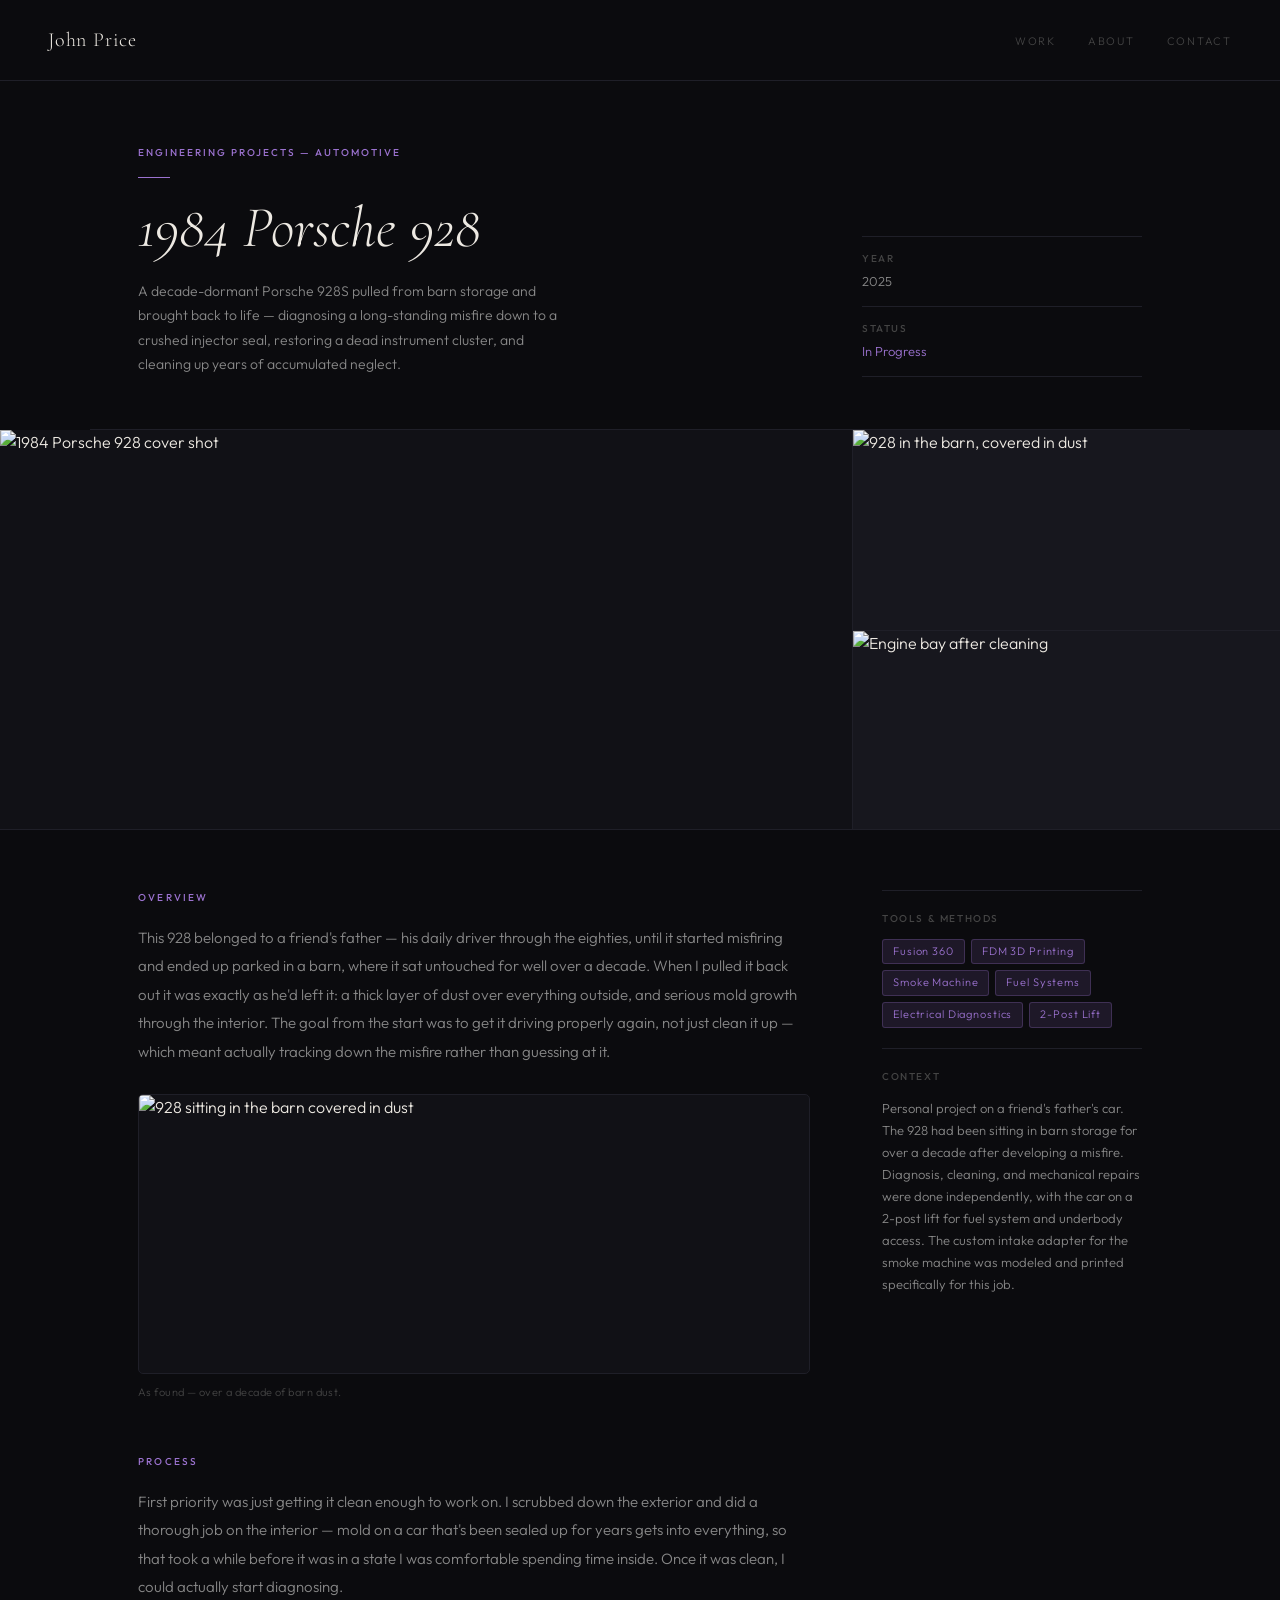
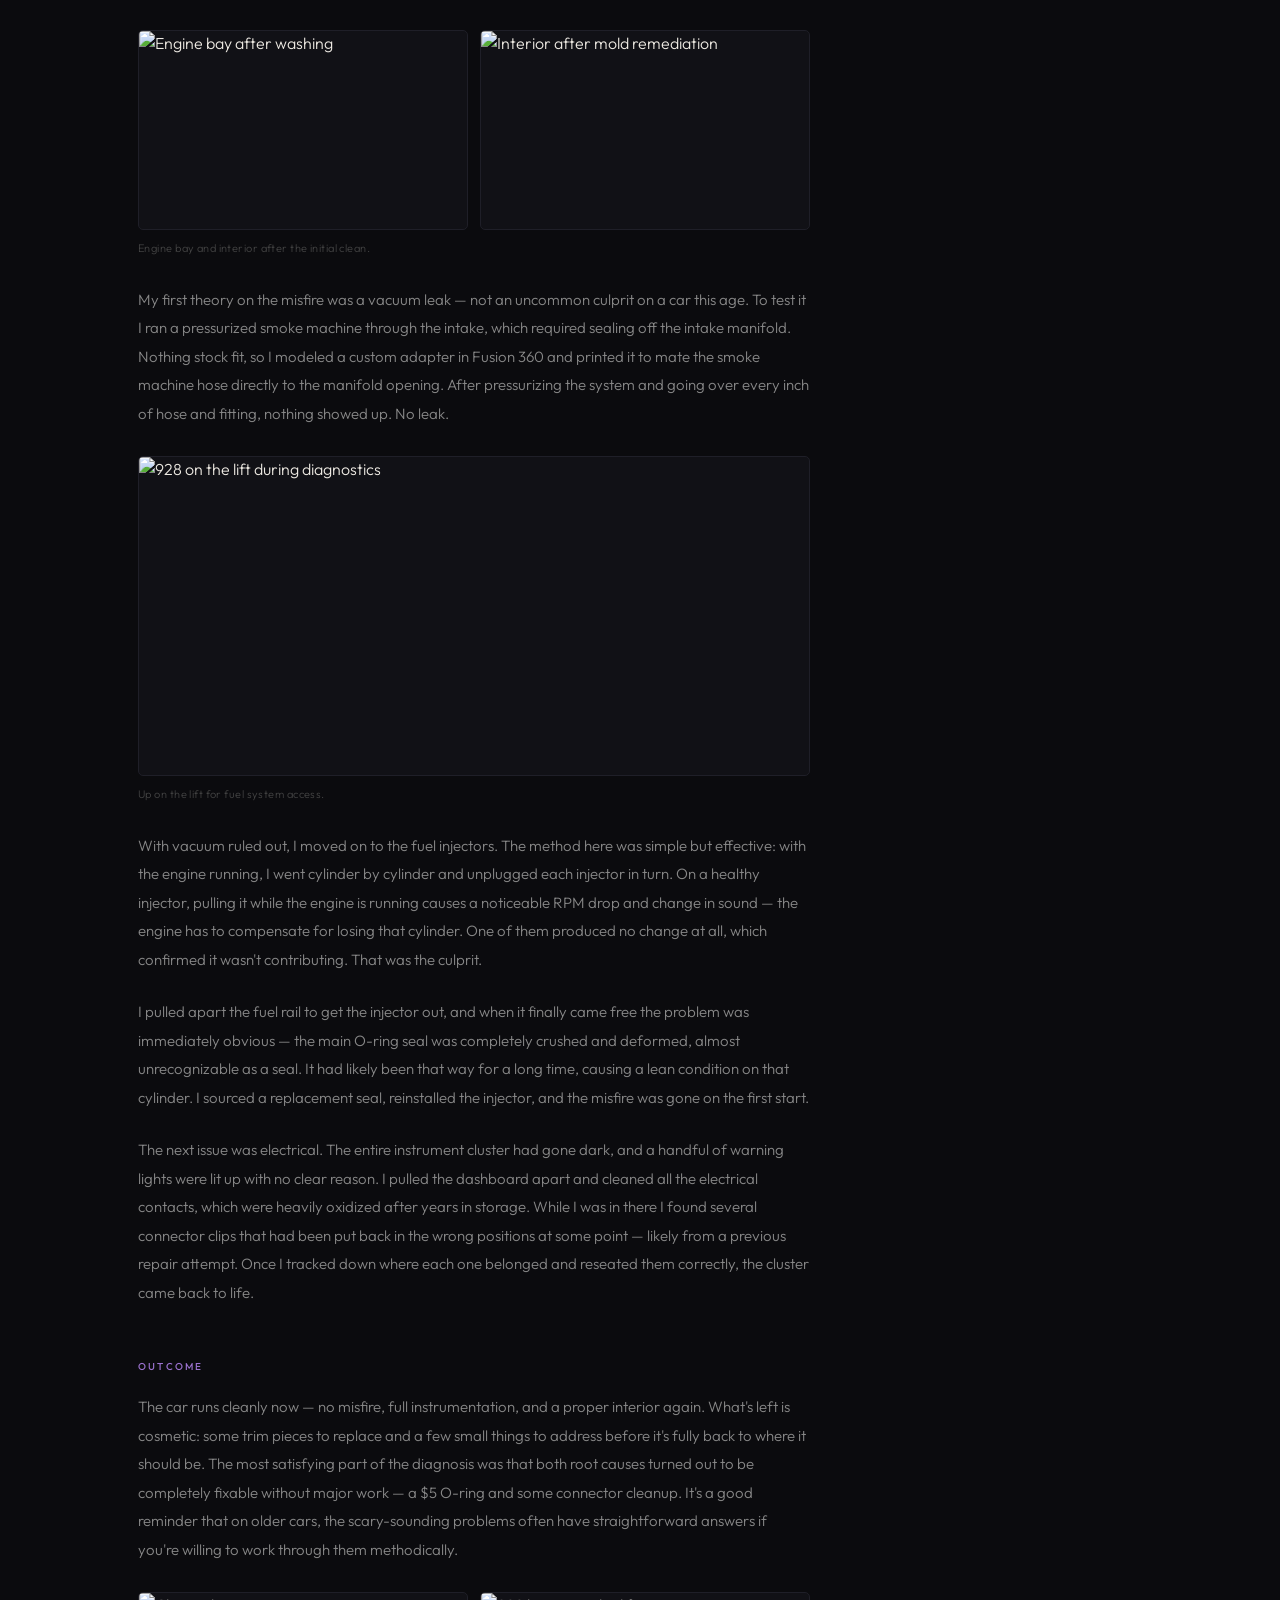
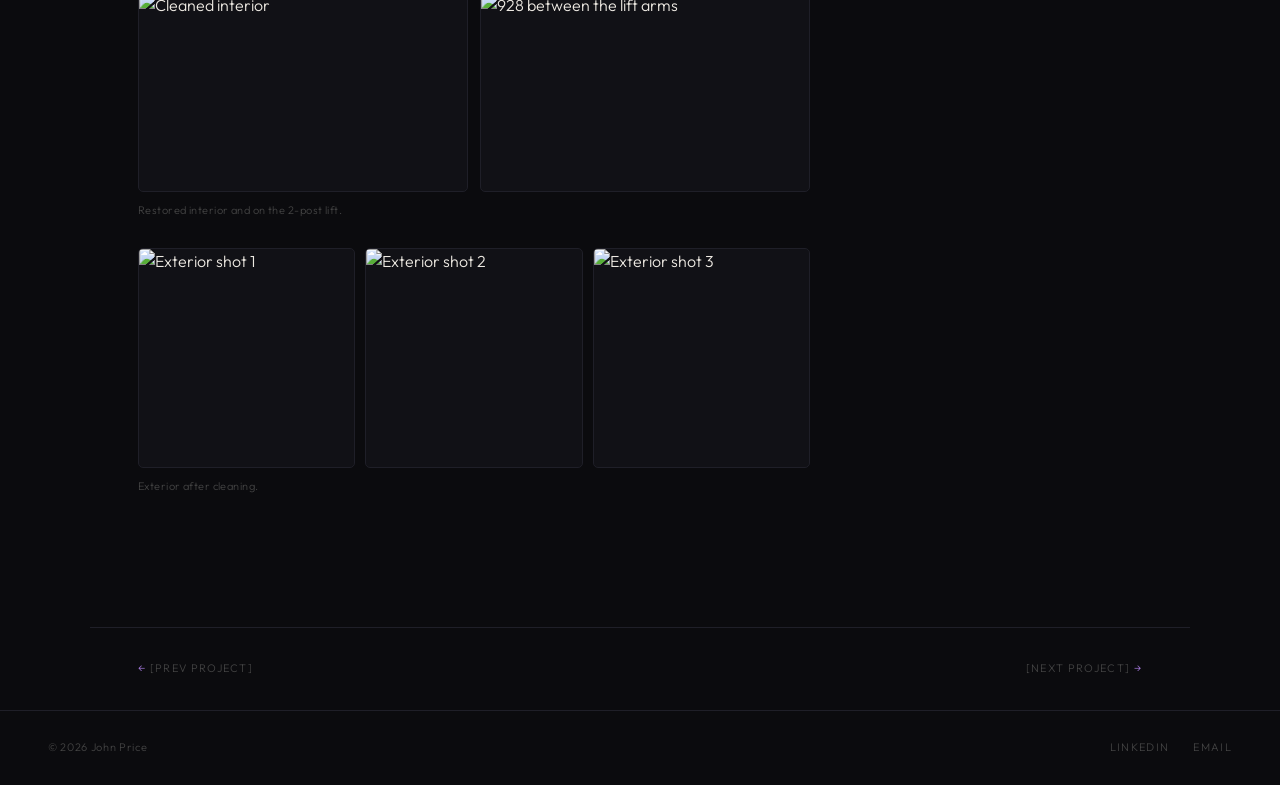
==== projects/928.html @ 9131896a "Building 928 Page" ====
<!DOCTYPE html>
<html lang="en">
<head>
  <meta charset="UTF-8" />
  <meta name="viewport" content="width=device-width, initial-scale=1.0" />
  <title>Porsche 928 Restoration — John Price</title>
  <link rel="stylesheet" href="../shared.css" />
  <style>
    /* ── Hero ─────────────────────────────────────────── */
    .project-hero {
      display: grid;
      grid-template-columns: 1fr 280px;
      gap: 56px;
      align-items: end;
      padding: 64px 48px 52px;
      border-bottom: 1px solid var(--border);
      max-width: 1100px;
      margin: 0 auto;
    }

    .hero-tag {
      font-size: 10px;
      letter-spacing: 0.2em;
      text-transform: uppercase;
      color: var(--purple);
      font-weight: 500;
      margin-bottom: 16px;
    }

    .hero-line {
      width: 32px;
      height: 1px;
      background: var(--purple);
      margin-bottom: 20px;
    }

    .project-title {
      font-family: var(--serif);
      font-size: clamp(38px, 5vw, 58px);
      font-weight: 300;
      font-style: italic;
      line-height: 1.05;
      color: var(--text);
      margin-bottom: 20px;
    }

    .project-subtitle {
      font-size: 14px;
      color: var(--text2);
      line-height: 1.75;
      max-width: 440px;
    }

    .meta-list {
      display: flex;
      flex-direction: column;
      gap: 0;
    }

    .meta-item {
      border-top: 1px solid var(--border);
      padding: 14px 0;
    }

    .meta-item:last-child {
      border-bottom: 1px solid var(--border);
    }

    .meta-label {
      font-size: 10px;
      letter-spacing: 0.16em;
      text-transform: uppercase;
      color: var(--text3);
      margin-bottom: 4px;
      font-weight: 500;
    }

    .meta-value {
      font-size: 13px;
      color: var(--text2);
    }

    .meta-value.accent { color: var(--purple); }

    /* ── Cover image area ─────────────────────────────── */
    .cover-area {
      height: 400px;
      display: grid;
      grid-template-columns: 2fr 1fr;
      border-bottom: 1px solid var(--border);
      overflow: hidden;
    }

    .cover-main {
      background: var(--bg2);
      border-right: 1px solid var(--border);
      overflow: hidden;
    }

    .cover-side {
      display: grid;
      grid-template-rows: 1fr 1fr;
    }

    .cover-thumb {
      background: var(--bg3);
      border-bottom: 1px solid var(--border);
      overflow: hidden;
    }

    .cover-thumb:last-child {
      border-bottom: none;
    }

    /* ── Body ─────────────────────────────────────────── */
    .project-body {
      display: grid;
      grid-template-columns: 1fr 260px;
      gap: 72px;
      padding: 60px 48px 80px;
      max-width: 1100px;
      margin: 0 auto;
      align-items: start;
    }

    .content-section {
      margin-bottom: 52px;
    }

    .content-section .section-label {
      display: block;
      margin-bottom: 18px;
    }

    .prose {
      font-size: 15px;
      line-height: 1.9;
      color: var(--text2);
    }

    .img-full {
      width: 100%;
      height: 280px;
      background: var(--bg2);
      border: 1px solid var(--border);
      border-radius: 5px;
      overflow: hidden;
      margin: 28px 0 10px;
    }

    .img-pair {
      display: grid;
      grid-template-columns: 1fr 1fr;
      gap: 12px;
      margin: 28px 0 10px;
    }

    .img-pair .img-half {
      height: 200px;
      background: var(--bg2);
      border: 1px solid var(--border);
      border-radius: 5px;
      overflow: hidden;
    }

    .img-caption {
      font-size: 11px;
      color: var(--text3);
      letter-spacing: 0.04em;
      margin-bottom: 28px;
    }

    .img-trio {
      display: grid;
      grid-template-columns: 1fr 1fr 1fr;
      gap: 10px;
      margin: 28px 0 10px;
    }

    .img-trio .img-third {
      height: 220px;
      background: var(--bg2);
      border: 1px solid var(--border);
      border-radius: 5px;
      overflow: hidden;
    }

    /* ── Sidebar ──────────────────────────────────────── */
    .project-sidebar {
      position: sticky;
      top: 88px;
    }

    .sidebar-section {
      border-top: 1px solid var(--border);
      padding: 20px 0;
    }

    .sidebar-label {
      font-size: 10px;
      letter-spacing: 0.16em;
      text-transform: uppercase;
      color: var(--text3);
      font-weight: 500;
      margin-bottom: 12px;
    }

    .sidebar-text {
      font-size: 13px;
      color: var(--text2);
      line-height: 1.7;
    }

    .tags-wrap {
      display: flex;
      flex-wrap: wrap;
      gap: 6px;
    }

    /* ── Prev / Next nav ──────────────────────────────── */
    .project-nav {
      padding: 32px 48px;
      border-top: 1px solid var(--border);
      display: flex;
      justify-content: space-between;
      align-items: center;
      max-width: 1100px;
      margin: 0 auto;
    }

    .project-nav a {
      font-size: 11px;
      letter-spacing: 0.12em;
      text-transform: uppercase;
      color: var(--text3);
      transition: color 0.2s;
    }

    .project-nav a:hover { color: var(--purple); }
    .project-nav .arrow { color: var(--purple); }

    /* ── Responsive ───────────────────────────────────── */
    @media (max-width: 768px) {
      .project-hero  { grid-template-columns: 1fr; padding: 40px 24px 36px; gap: 32px; }
      .cover-area    { height: 260px; grid-template-columns: 1fr; }
      .cover-side    { display: none; }
      .project-body  { grid-template-columns: 1fr; padding: 40px 24px 60px; gap: 40px; }
      .project-sidebar { position: static; }
      .img-pair      { grid-template-columns: 1fr; }
      .img-trio      { grid-template-columns: 1fr 1fr; }
      .project-nav   { padding: 24px; }
    }
  </style>
</head>

<!-- Google tag (gtag.js) -->
<script async src="https://www.googletagmanager.com/gtag/js?id=G-E9ZX9YN6R5"></script>
<script>
  window.dataLayer = window.dataLayer || [];
  function gtag(){dataLayer.push(arguments);}
  gtag('js', new Date());
  gtag('config', 'G-E9ZX9YN6R5');
</script>

<body>

  <nav>
    <a href="../index.html" class="nav-logo">John Price</a>
    <ul class="nav-links">
      <li><a href="../index.html#engineering">Work</a></li>
      <li><a href="../index.html#about">About</a></li>
      <li><a href="mailto:jcprice2024@gmail.com">Contact</a></li>
    </ul>
  </nav>

  <!-- ── Hero ─────────────────────────────────────────── -->
  <div class="project-hero fade-up">
    <div>
      <p class="hero-tag">Engineering Projects — Automotive</p>
      <div class="hero-line"></div>
      <h1 class="project-title">1984 Porsche 928</h1>
      <p class="project-subtitle">
        A decade-dormant Porsche 928S pulled from barn storage and brought back to life — diagnosing a long-standing misfire down to a crushed injector seal, restoring a dead instrument cluster, and cleaning up years of accumulated neglect.
      </p>
    </div>
    <div class="meta-list">
      <div class="meta-item">
        <p class="meta-label">Year</p>
        <p class="meta-value">2025</p>
      </div>
      <div class="meta-item">
        <p class="meta-label">Status</p>
        <p class="meta-value accent">In Progress</p>
      </div>
    </div>
  </div>

  <!-- ── Cover images ──────────────────────────────────── -->
  <!--
    Horizontal cover shot as main panel.
    Two vertical shots (barn / engine bay) as side thumbnails.
  -->
  <div class="cover-area">
    <div class="cover-main">
      <img src="../images/928-cover.jpg" alt="1984 Porsche 928 cover shot"
           style="width:100%; height:400px; object-fit:cover; object-position:center center; display:block;">
    </div>
    <div class="cover-side">
      <div class="cover-thumb">
        <img src="../images/928-barn.jpg" alt="928 in the barn, covered in dust"
             style="width:100%; height:200px; object-fit:cover; object-position:center center; display:block;">
      </div>
      <div class="cover-thumb">
        <img src="../images/928-engine.jpg" alt="Engine bay after cleaning"
             style="width:100%; height:200px; object-fit:cover; object-position:center center; display:block;">
      </div>
    </div>
  </div>

  <!-- ── Body ──────────────────────────────────────────── -->
  <div class="project-body">
    <div class="project-content">

      <!-- OVERVIEW ─────────────────────────────────────── -->
      <div class="content-section fade-up">
        <span class="section-label">Overview</span>
        <p class="prose">
          This 928 belonged to a friend's father — his daily driver through the eighties, until it started misfiring and ended up parked in a barn, where it sat untouched for well over a decade. When I pulled it back out it was exactly as he'd left it: a thick layer of dust over everything outside, and serious mold growth through the interior. The goal from the start was to get it driving properly again, not just clean it up — which meant actually tracking down the misfire rather than guessing at it.
        </p>

        <!-- Vertical shot of the car as-found in the barn -->
        <div class="img-full">
          <img src="../images/928-barn.jpg" alt="928 sitting in the barn covered in dust"
               style="width:100%; height:100%; object-fit:cover; object-position:center center; display:block;">
        </div>
        <p class="img-caption">As found — over a decade of barn dust.</p>
      </div>

      <!-- PROCESS ──────────────────────────────────────── -->
      <div class="content-section fade-up">
        <span class="section-label">Process</span>
        <p class="prose">
          First priority was just getting it clean enough to work on. I scrubbed down the exterior and did a thorough job on the interior — mold on a car that's been sealed up for years gets into everything, so that took a while before it was in a state I was comfortable spending time inside. Once it was clean, I could actually start diagnosing.
        </p>

        <!-- Engine bay + clean interior side by side -->
        <div class="img-pair">
          <div class="img-half">
            <img src="../images/928-engine.jpg" alt="Engine bay after washing"
                 style="width:100%; height:100%; object-fit:cover; object-position:center center; display:block;">
          </div>
          <div class="img-half">
            <img src="../images/928-interior-v.jpg" alt="Interior after mold remediation"
                 style="width:100%; height:100%; object-fit:cover; object-position:center center; display:block;">
          </div>
        </div>
        <p class="img-caption">Engine bay and interior after the initial clean.</p>

        <p class="prose" style="margin-top: 24px;">
          My first theory on the misfire was a vacuum leak — not an uncommon culprit on a car this age. To test it I ran a pressurized smoke machine through the intake, which required sealing off the intake manifold. Nothing stock fit, so I modeled a custom adapter in Fusion 360 and printed it to mate the smoke machine hose directly to the manifold opening. After pressurizing the system and going over every inch of hose and fitting, nothing showed up. No leak.
        </p>

        <!-- Full-width transition banner — car on the lift -->
        <div class="img-full" style="height: 320px;">
          <img src="../images/928-banner.jpg" alt="928 on the lift during diagnostics"
               style="width:100%; height:100%; object-fit:cover; object-position:center center; display:block;">
        </div>
        <p class="img-caption">Up on the lift for fuel system access.</p>

        <p class="prose" style="margin-top: 24px;">
          With vacuum ruled out, I moved on to the fuel injectors. The method here was simple but effective: with the engine running, I went cylinder by cylinder and unplugged each injector in turn. On a healthy injector, pulling it while the engine is running causes a noticeable RPM drop and change in sound — the engine has to compensate for losing that cylinder. One of them produced no change at all, which confirmed it wasn't contributing. That was the culprit.
        </p>

        <p class="prose" style="margin-top: 24px;">
          I pulled apart the fuel rail to get the injector out, and when it finally came free the problem was immediately obvious — the main O-ring seal was completely crushed and deformed, almost unrecognizable as a seal. It had likely been that way for a long time, causing a lean condition on that cylinder. I sourced a replacement seal, reinstalled the injector, and the misfire was gone on the first start.
        </p>

        <p class="prose" style="margin-top: 24px;">
          The next issue was electrical. The entire instrument cluster had gone dark, and a handful of warning lights were lit up with no clear reason. I pulled the dashboard apart and cleaned all the electrical contacts, which were heavily oxidized after years in storage. While I was in there I found several connector clips that had been put back in the wrong positions at some point — likely from a previous repair attempt. Once I tracked down where each one belonged and reseated them correctly, the cluster came back to life.
        </p>
      </div>

      <!-- OUTCOME ──────────────────────────────────────── -->
      <div class="content-section fade-up">
        <span class="section-label">Outcome</span>
        <p class="prose">
          The car runs cleanly now — no misfire, full instrumentation, and a proper interior again. What's left is cosmetic: some trim pieces to replace and a few small things to address before it's fully back to where it should be. The most satisfying part of the diagnosis was that both root causes turned out to be completely fixable without major work — a $5 O-ring and some connector cleanup. It's a good reminder that on older cars, the scary-sounding problems often have straightforward answers if you're willing to work through them methodically.
        </p>

        <!-- Horizontal interior shot + car between lift arms side by side -->
        <div class="img-pair">
          <div class="img-half">
            <img src="../images/928-interior-h.jpg" alt="Cleaned interior"
                 style="width:100%; height:100%; object-fit:cover; object-position:center center; display:block;">
          </div>
          <div class="img-half">
            <img src="../images/928-lift.jpg" alt="928 between the lift arms"
                 style="width:100%; height:100%; object-fit:cover; object-position:center center; display:block;">
          </div>
        </div>
        <p class="img-caption">Restored interior and on the 2-post lift.</p>

        <!-- Three vertical exterior shots -->
        <div class="img-trio">
          <div class="img-third">
            <img src="../images/928-ext1.jpg" alt="Exterior shot 1"
                 style="width:100%; height:100%; object-fit:cover; object-position:center center; display:block;">
          </div>
          <div class="img-third">
            <img src="../images/928-ext2.jpg" alt="Exterior shot 2"
                 style="width:100%; height:100%; object-fit:cover; object-position:center center; display:block;">
          </div>
          <div class="img-third">
            <img src="../images/928-ext3.jpg" alt="Exterior shot 3"
                 style="width:100%; height:100%; object-fit:cover; object-position:center center; display:block;">
          </div>
        </div>
        <p class="img-caption">Exterior after cleaning.</p>
      </div>

    </div>

    <!-- ── Sidebar ────────────────────────────────────── -->
    <aside class="project-sidebar">

      <div class="sidebar-section">
        <p class="sidebar-label">Tools & Methods</p>
        <div class="tags-wrap">
          <span class="tag">Fusion 360</span>
          <span class="tag">FDM 3D Printing</span>
          <span class="tag">Smoke Machine</span>
          <span class="tag">Fuel Systems</span>
          <span class="tag">Electrical Diagnostics</span>
          <span class="tag">2-Post Lift</span>
        </div>
      </div>

      <div class="sidebar-section">
        <p class="sidebar-label">Context</p>
        <p class="sidebar-text">
          Personal project on a friend's father's car. The 928 had been sitting in barn storage for over a decade after developing a misfire. Diagnosis, cleaning, and mechanical repairs were done independently, with the car on a 2-post lift for fuel system and underbody access. The custom intake adapter for the smoke machine was modeled and printed specifically for this job.
        </p>
      </div>

    </aside>
  </div>

  <!-- ── Prev / Next navigation ────────────────────────── -->
  <div class="project-nav">
    <a href="racing-sim.html"><span class="arrow">←</span> [Prev Project]</a>
    <a href="kart-brackets.html">[Next Project] <span class="arrow">→</span></a>
  </div>

  <footer>
    <span class="footer-copy">© 2026 John Price</span>
    <div class="footer-links">
      <a href="https://www.linkedin.com/in/johnprice7/" target="_blank">LinkedIn</a>
      <a href="mailto:jcprice2024@gmail.com">Email</a>
    </div>
  </footer>

</body>
</html>
---- shared.css ----
@import url('https://fonts.googleapis.com/css2?family=Cormorant+Garamond:ital,wght@0,300;0,400;1,300;1,400&family=Outfit:wght@300;400;500&display=swap');

:root {
  --bg:        #0b0b0e;
  --bg2:       #111116;
  --bg3:       #17171e;
  --border:    #1f1f28;
  --border2:   #2a2a36;
  --purple:    #9b72cf;
  --purple-dim:#9b72cf22;
  --purple-border: #9b72cf44;
  --text:      #ede9e2;
  --text2:     #888;
  --text3:     #444;
  --serif:     'Cormorant Garamond', Georgia, serif;
  --sans:      'Outfit', system-ui, sans-serif;
}

*, *::before, *::after { box-sizing: border-box; margin: 0; padding: 0; }

html { scroll-behavior: smooth; }

body {
  background: var(--bg);
  color: var(--text);
  font-family: var(--sans);
  font-weight: 300;
  line-height: 1.6;
  -webkit-font-smoothing: antialiased;
}

a { color: inherit; text-decoration: none; }

img {
  width: 100%;
  height: 100%;
  object-fit: cover;
  display: block;
}

/* ── Nav ──────────────────────────────────────────────── */
nav {
  display: flex;
  justify-content: space-between;
  align-items: center;
  padding: 24px 48px;
  border-bottom: 1px solid var(--border);
  position: sticky;
  top: 0;
  background: var(--bg);
  z-index: 100;
}

.nav-logo {
  font-family: var(--serif);
  font-size: 20px;
  font-weight: 300;
  letter-spacing: 0.04em;
  color: var(--text);
}

.nav-links {
  display: flex;
  gap: 32px;
  list-style: none;
}

.nav-links a {
  font-size: 11px;
  letter-spacing: 0.16em;
  text-transform: uppercase;
  color: var(--text3);
  transition: color 0.2s;
}

.nav-links a:hover,
.nav-links a.active { color: var(--purple); }

/* ── Section label ────────────────────────────────────── */
.section-label {
  font-size: 10px;
  letter-spacing: 0.22em;
  text-transform: uppercase;
  color: var(--purple);
  font-family: var(--sans);
  font-weight: 500;
}

/* ── Tags / pills ─────────────────────────────────────── */
.tag {
  display: inline-block;
  font-size: 11px;
  letter-spacing: 0.08em;
  color: var(--purple);
  border: 1px solid var(--purple-border);
  background: var(--purple-dim);
  border-radius: 3px;
  padding: 3px 10px;
  font-family: var(--sans);
}

/* ── Image placeholder (used until real images added) ─── */
.img-placeholder {
  width: 100%;
  height: 100%;
  background: var(--bg3);
  display: flex;
  align-items: center;
  justify-content: center;
  font-size: 10px;
  letter-spacing: 0.12em;
  text-transform: uppercase;
  color: var(--text3);
  font-family: var(--sans);
}

/* ── Footer ───────────────────────────────────────────── */
footer {
  padding: 28px 48px;
  border-top: 1px solid var(--border);
  display: flex;
  justify-content: space-between;
  align-items: center;
}

.footer-copy {
  font-size: 11px;
  color: var(--text3);
  letter-spacing: 0.06em;
}

.footer-links {
  display: flex;
  gap: 24px;
}

.footer-links a {
  font-size: 11px;
  letter-spacing: 0.12em;
  text-transform: uppercase;
  color: var(--text3);
  transition: color 0.2s;
}

.footer-links a:hover { color: var(--purple); }

/* ── Animations ───────────────────────────────────────── */
@keyframes fadeUp {
  from { opacity: 0; transform: translateY(18px); }
  to   { opacity: 1; transform: translateY(0); }
}

.fade-up {
  opacity: 0;
  animation: fadeUp 0.6s ease forwards;
}

.fade-up:nth-child(1) { animation-delay: 0.05s; }
.fade-up:nth-child(2) { animation-delay: 0.15s; }
.fade-up:nth-child(3) { animation-delay: 0.25s; }
.fade-up:nth-child(4) { animation-delay: 0.35s; }
.fade-up:nth-child(5) { animation-delay: 0.45s; }
.fade-up:nth-child(6) { animation-delay: 0.55s; }

/* ── Responsive ───────────────────────────────────────── */
@media (max-width: 768px) {
  nav { padding: 18px 24px; }
  footer { padding: 20px 24px; flex-direction: column; gap: 16px; text-align: center; }
}

.cover-main img, .cover-thumb img,
.img-full img, .img-half img, .img-third img {
  width: 100%;
  height: 100%;
  object-fit: cover;
  display: block;
}
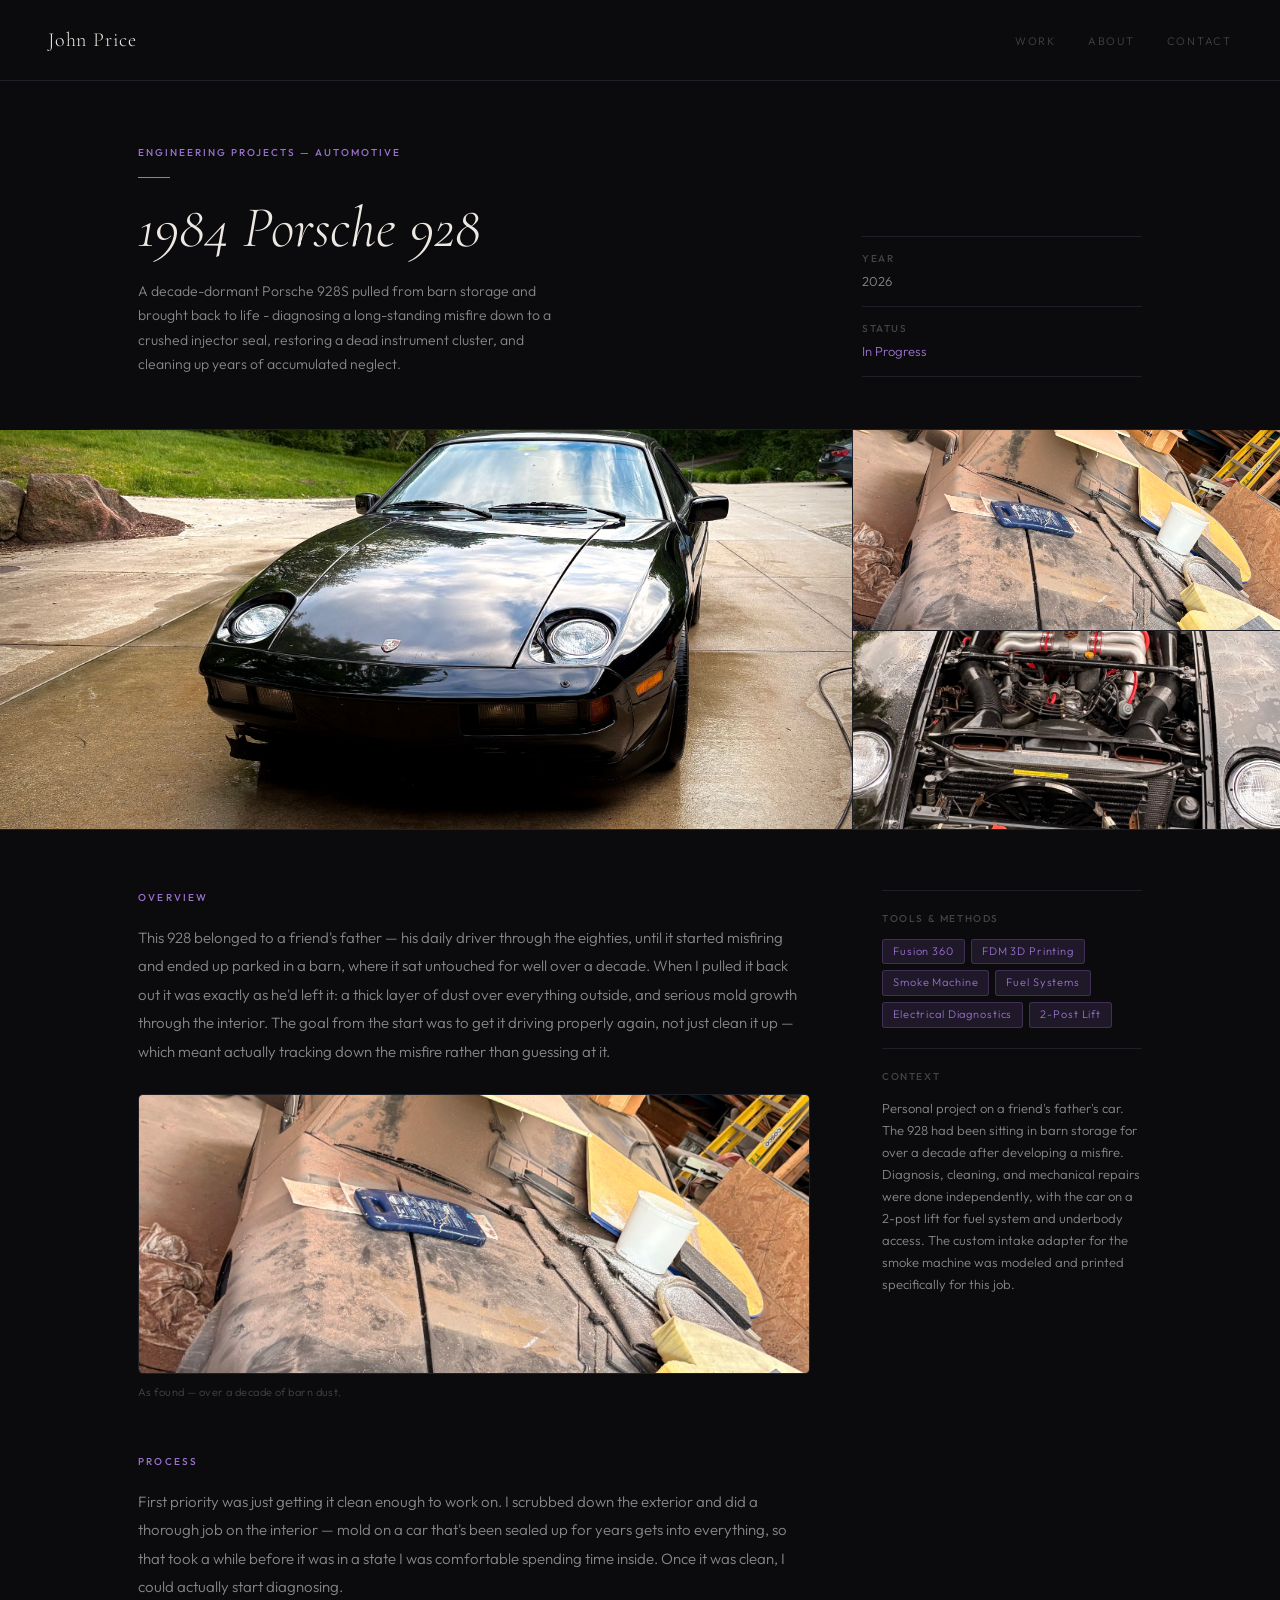
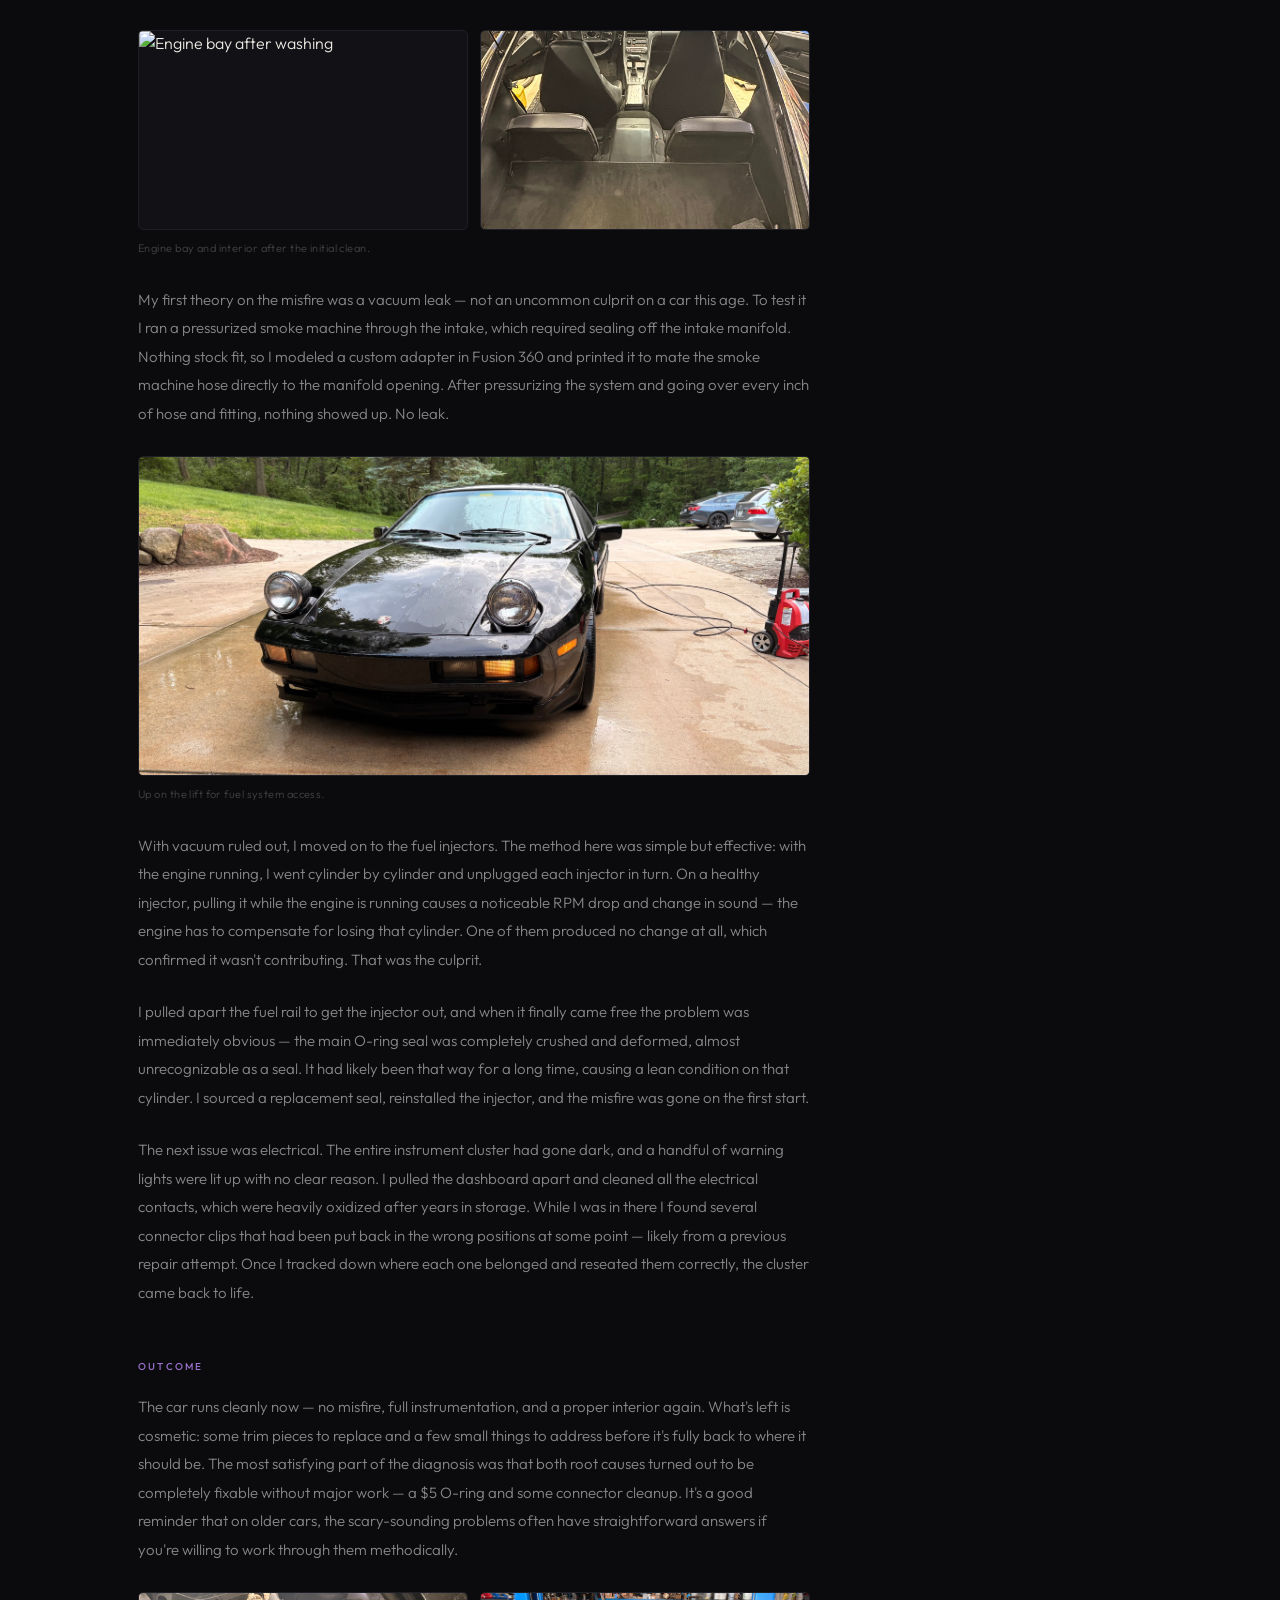
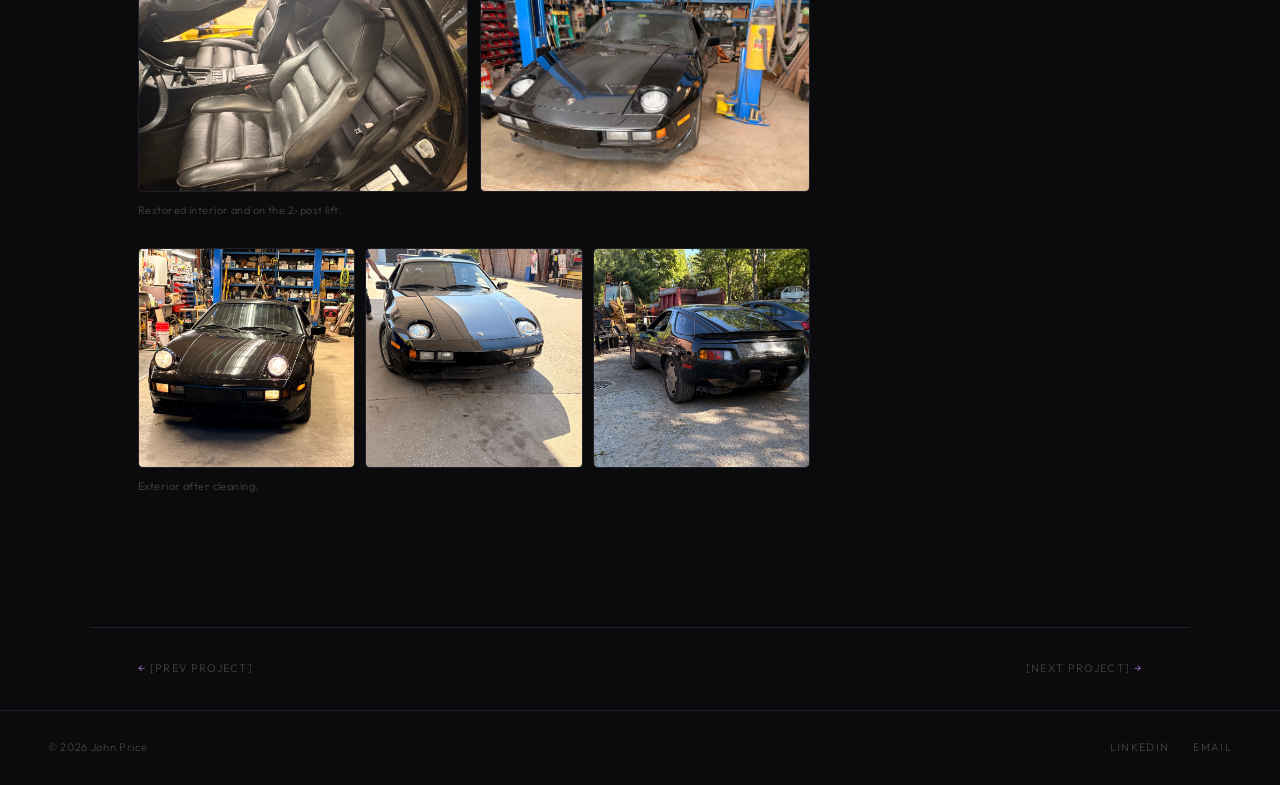
==== commit 4e7cc6e5: "Update 928.html" ====
--- a/projects/928.html
+++ b/projects/928.html
@@ -280,13 +280,13 @@
       <div class="hero-line"></div>
       <h1 class="project-title">1984 Porsche 928</h1>
       <p class="project-subtitle">
-        A decade-dormant Porsche 928S pulled from barn storage and brought back to life — diagnosing a long-standing misfire down to a crushed injector seal, restoring a dead instrument cluster, and cleaning up years of accumulated neglect.
+        A decade-dormant Porsche 928S pulled from barn storage and brought back to life - diagnosing a long-standing misfire down to a crushed injector seal, restoring a dead instrument cluster, and cleaning up years of accumulated neglect.
       </p>
     </div>
     <div class="meta-list">
       <div class="meta-item">
         <p class="meta-label">Year</p>
-        <p class="meta-value">2025</p>
+        <p class="meta-value">2026</p>
       </div>
       <div class="meta-item">
         <p class="meta-label">Status</p>
@@ -302,16 +302,16 @@
   -->
   <div class="cover-area">
     <div class="cover-main">
-      <img src="../images/928-cover.jpg" alt="1984 Porsche 928 cover shot"
+      <img src="../images/928-cover.jpeg" alt="1984 Porsche 928 cover shot"
            style="width:100%; height:400px; object-fit:cover; object-position:center center; display:block;">
     </div>
     <div class="cover-side">
       <div class="cover-thumb">
-        <img src="../images/928-barn.jpg" alt="928 in the barn, covered in dust"
+        <img src="../images/928-barn.jpeg" alt="928 in the barn, covered in dust"
              style="width:100%; height:200px; object-fit:cover; object-position:center center; display:block;">
       </div>
       <div class="cover-thumb">
-        <img src="../images/928-engine.jpg" alt="Engine bay after cleaning"
+        <img src="../images/928-engine.jpeg" alt="Engine bay after cleaning"
              style="width:100%; height:200px; object-fit:cover; object-position:center center; display:block;">
       </div>
     </div>
@@ -330,7 +330,7 @@
 
         <!-- Vertical shot of the car as-found in the barn -->
         <div class="img-full">
-          <img src="../images/928-barn.jpg" alt="928 sitting in the barn covered in dust"
+          <img src="../images/928-barn.jpeg" alt="928 sitting in the barn covered in dust"
                style="width:100%; height:100%; object-fit:cover; object-position:center center; display:block;">
         </div>
         <p class="img-caption">As found — over a decade of barn dust.</p>
@@ -346,11 +346,11 @@
         <!-- Engine bay + clean interior side by side -->
         <div class="img-pair">
           <div class="img-half">
-            <img src="../images/928-engine.jpg" alt="Engine bay after washing"
+            <img src="../images/928-engine.jepg" alt="Engine bay after washing"
                  style="width:100%; height:100%; object-fit:cover; object-position:center center; display:block;">
           </div>
           <div class="img-half">
-            <img src="../images/928-interior-v.jpg" alt="Interior after mold remediation"
+            <img src="../images/928-interior-v.jpeg" alt="Interior after mold remediation"
                  style="width:100%; height:100%; object-fit:cover; object-position:center center; display:block;">
           </div>
         </div>
@@ -362,7 +362,7 @@
 
         <!-- Full-width transition banner — car on the lift -->
         <div class="img-full" style="height: 320px;">
-          <img src="../images/928-banner.jpg" alt="928 on the lift during diagnostics"
+          <img src="../images/928-banner.jpeg" alt="928 on the lift during diagnostics"
                style="width:100%; height:100%; object-fit:cover; object-position:center center; display:block;">
         </div>
         <p class="img-caption">Up on the lift for fuel system access.</p>
@@ -390,11 +390,11 @@
         <!-- Horizontal interior shot + car between lift arms side by side -->
         <div class="img-pair">
           <div class="img-half">
-            <img src="../images/928-interior-h.jpg" alt="Cleaned interior"
+            <img src="../images/928-interior-h.jpeg" alt="Cleaned interior"
                  style="width:100%; height:100%; object-fit:cover; object-position:center center; display:block;">
           </div>
           <div class="img-half">
-            <img src="../images/928-lift.jpg" alt="928 between the lift arms"
+            <img src="../images/928-lift.jpeg" alt="928 between the lift arms"
                  style="width:100%; height:100%; object-fit:cover; object-position:center center; display:block;">
           </div>
         </div>
@@ -403,15 +403,15 @@
         <!-- Three vertical exterior shots -->
         <div class="img-trio">
           <div class="img-third">
-            <img src="../images/928-ext1.jpg" alt="Exterior shot 1"
+            <img src="../images/928-ext1.jpeg" alt="Exterior shot 1"
                  style="width:100%; height:100%; object-fit:cover; object-position:center center; display:block;">
           </div>
           <div class="img-third">
-            <img src="../images/928-ext2.jpg" alt="Exterior shot 2"
+            <img src="../images/928-ext2.jpeg" alt="Exterior shot 2"
                  style="width:100%; height:100%; object-fit:cover; object-position:center center; display:block;">
           </div>
           <div class="img-third">
-            <img src="../images/928-ext3.jpg" alt="Exterior shot 3"
+            <img src="../images/928-ext3.jpeg" alt="Exterior shot 3"
                  style="width:100%; height:100%; object-fit:cover; object-position:center center; display:block;">
           </div>
         </div>
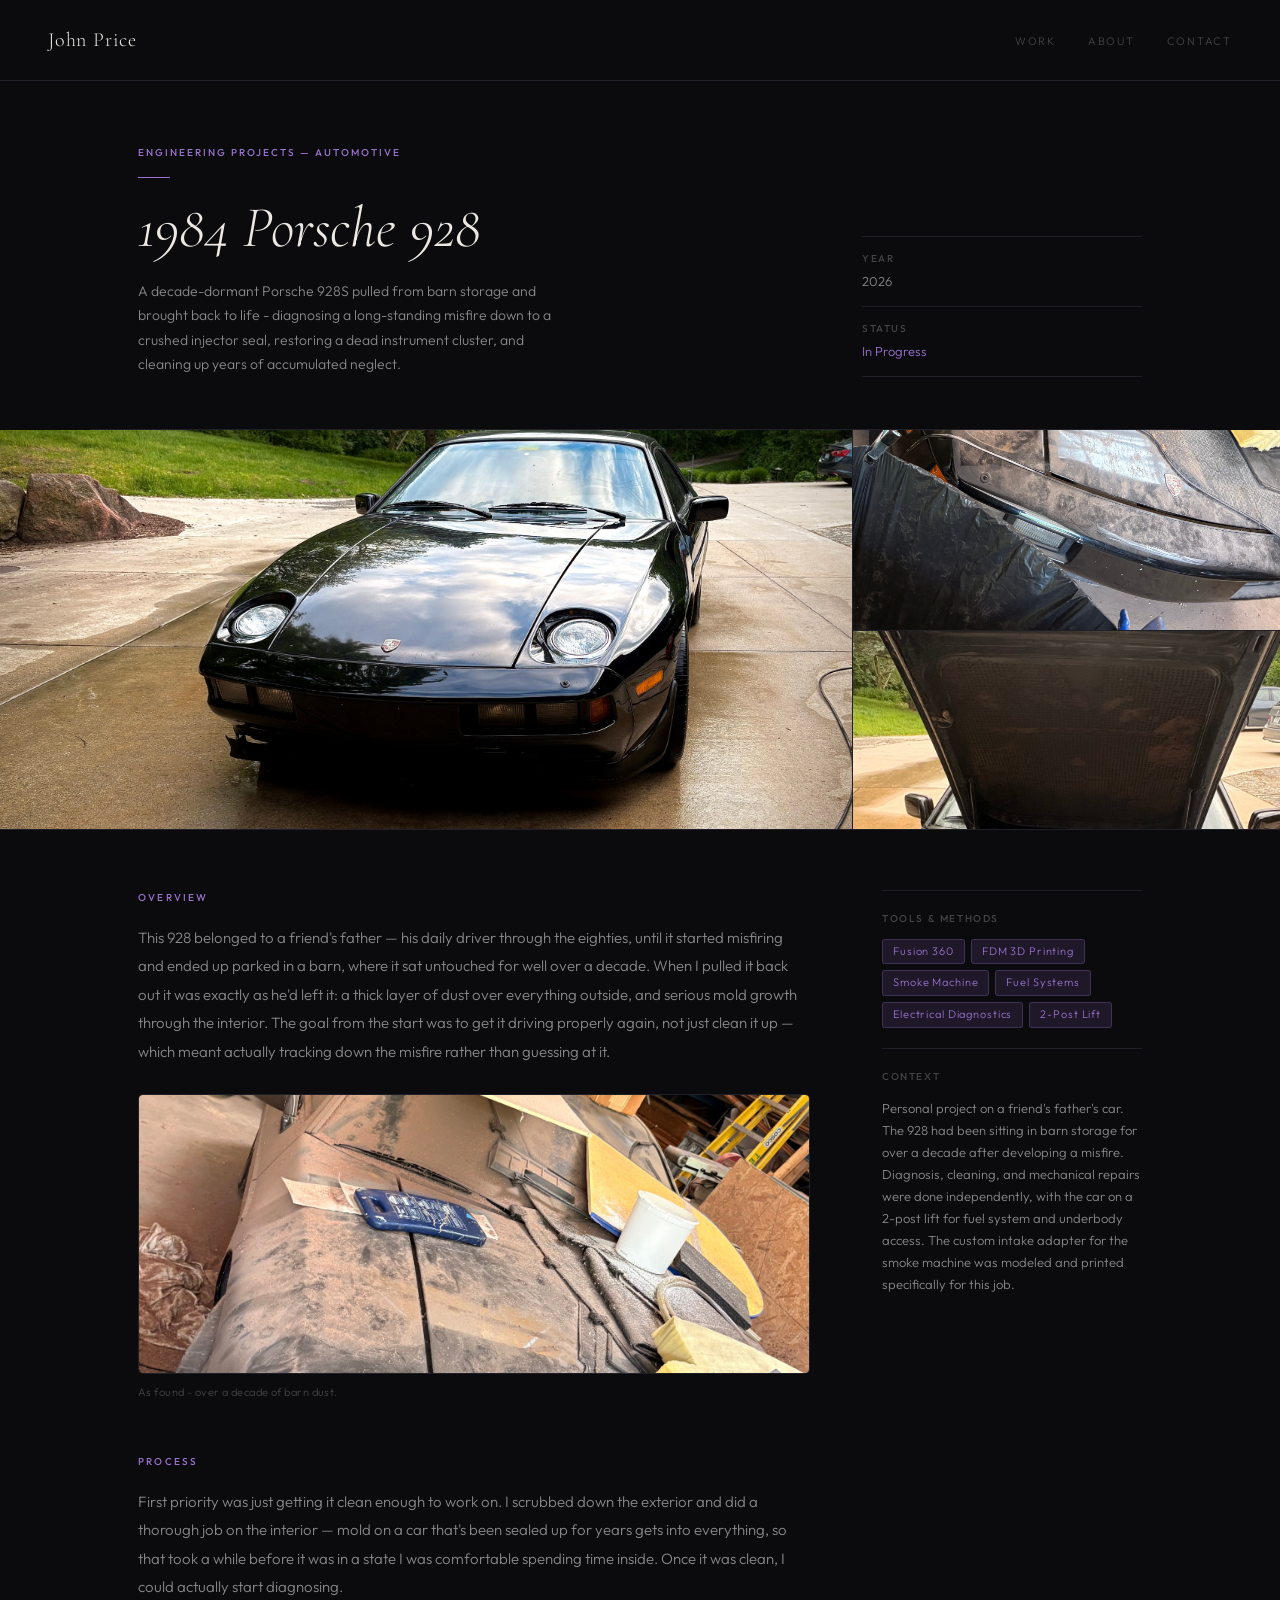
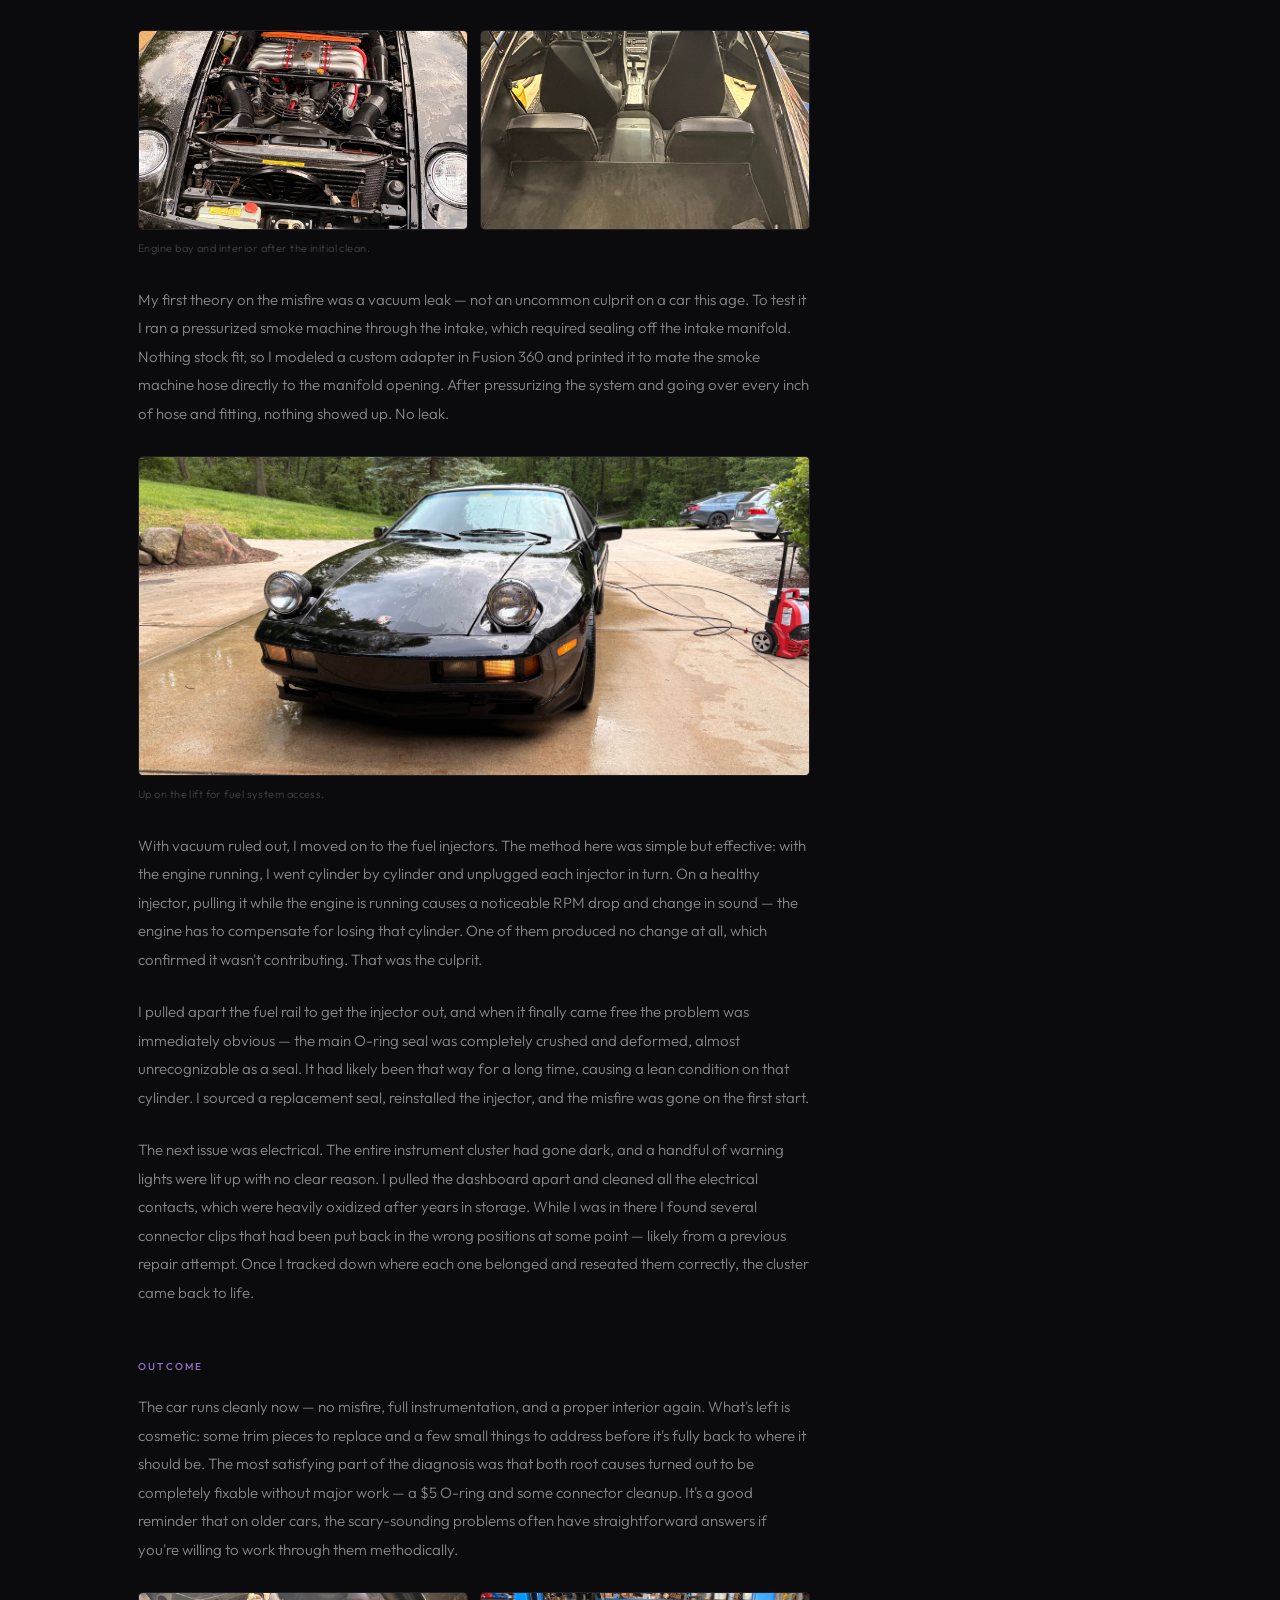
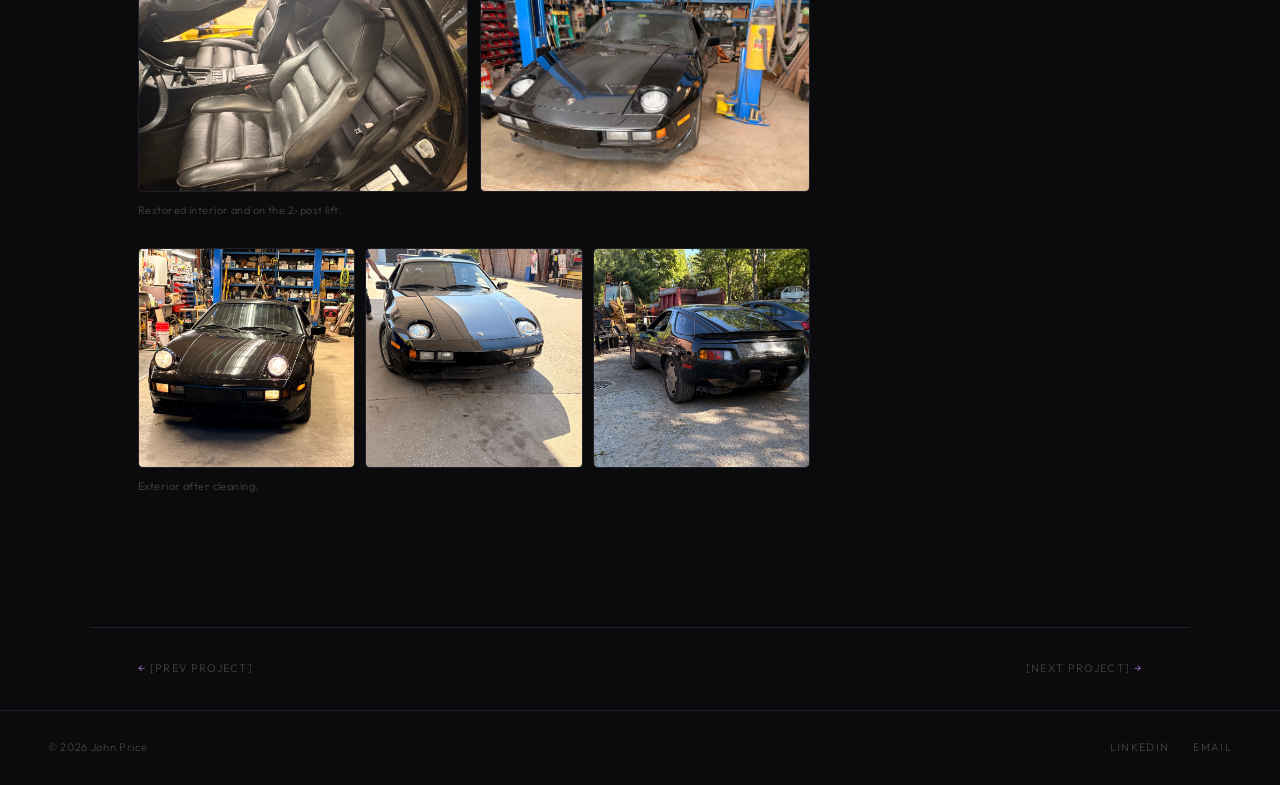
==== commit 7ae3860d: "Update 928.html" ====
--- a/projects/928.html
+++ b/projects/928.html
@@ -308,11 +308,11 @@
     <div class="cover-side">
       <div class="cover-thumb">
         <img src="../images/928-barn.jpeg" alt="928 in the barn, covered in dust"
-             style="width:100%; height:200px; object-fit:cover; object-position:center center; display:block;">
+             style="width:100%; height:200px; object-fit:cover; object-position:bottom center; display:block;">
       </div>
       <div class="cover-thumb">
         <img src="../images/928-engine.jpeg" alt="Engine bay after cleaning"
-             style="width:100%; height:200px; object-fit:cover; object-position:center center; display:block;">
+             style="width:100%; height:200px; object-fit:cover; object-position:top center; display:block;">
       </div>
     </div>
   </div>
@@ -333,7 +333,7 @@
           <img src="../images/928-barn.jpeg" alt="928 sitting in the barn covered in dust"
                style="width:100%; height:100%; object-fit:cover; object-position:center center; display:block;">
         </div>
-        <p class="img-caption">As found — over a decade of barn dust.</p>
+        <p class="img-caption">As found - over a decade of barn dust.</p>
       </div>
 
       <!-- PROCESS ──────────────────────────────────────── -->
@@ -346,7 +346,7 @@
         <!-- Engine bay + clean interior side by side -->
         <div class="img-pair">
           <div class="img-half">
-            <img src="../images/928-engine.jepg" alt="Engine bay after washing"
+            <img src="../images/928-engine.jpeg" alt="Engine bay after washing"
                  style="width:100%; height:100%; object-fit:cover; object-position:center center; display:block;">
           </div>
           <div class="img-half">
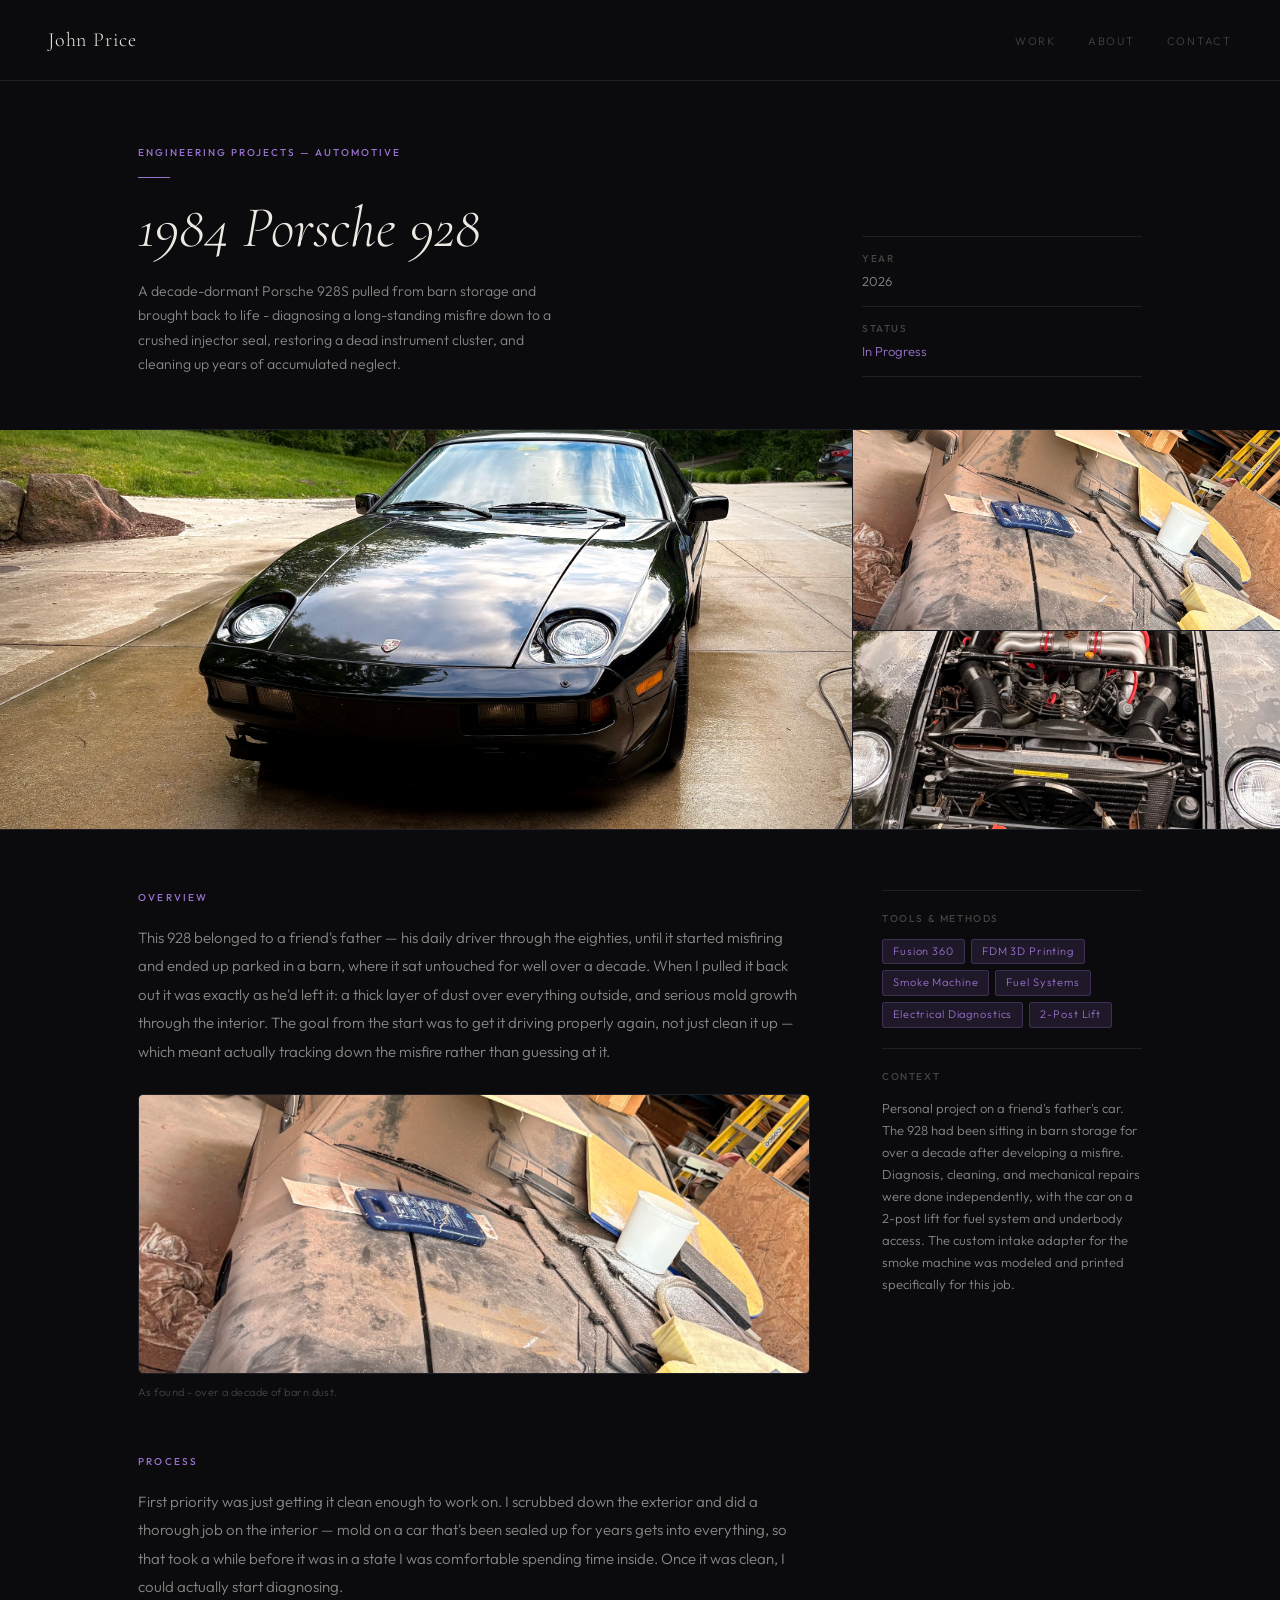
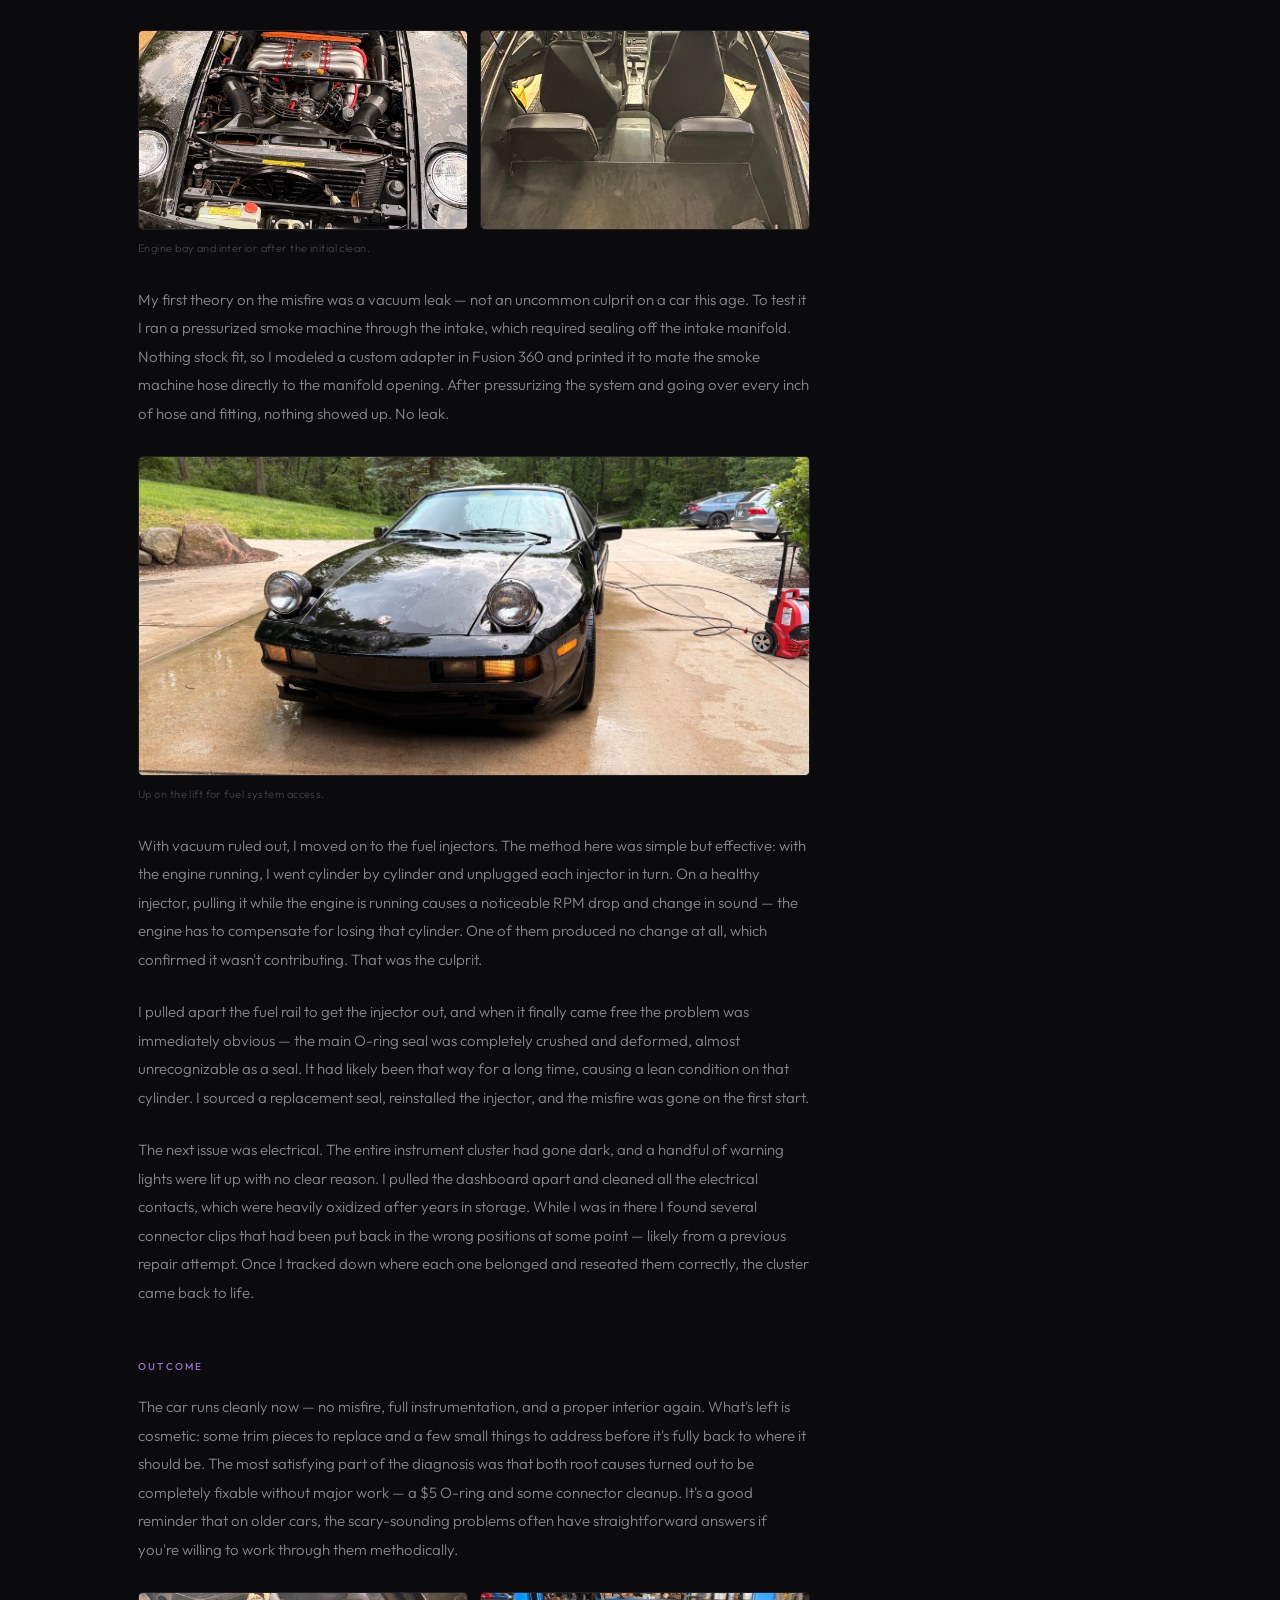
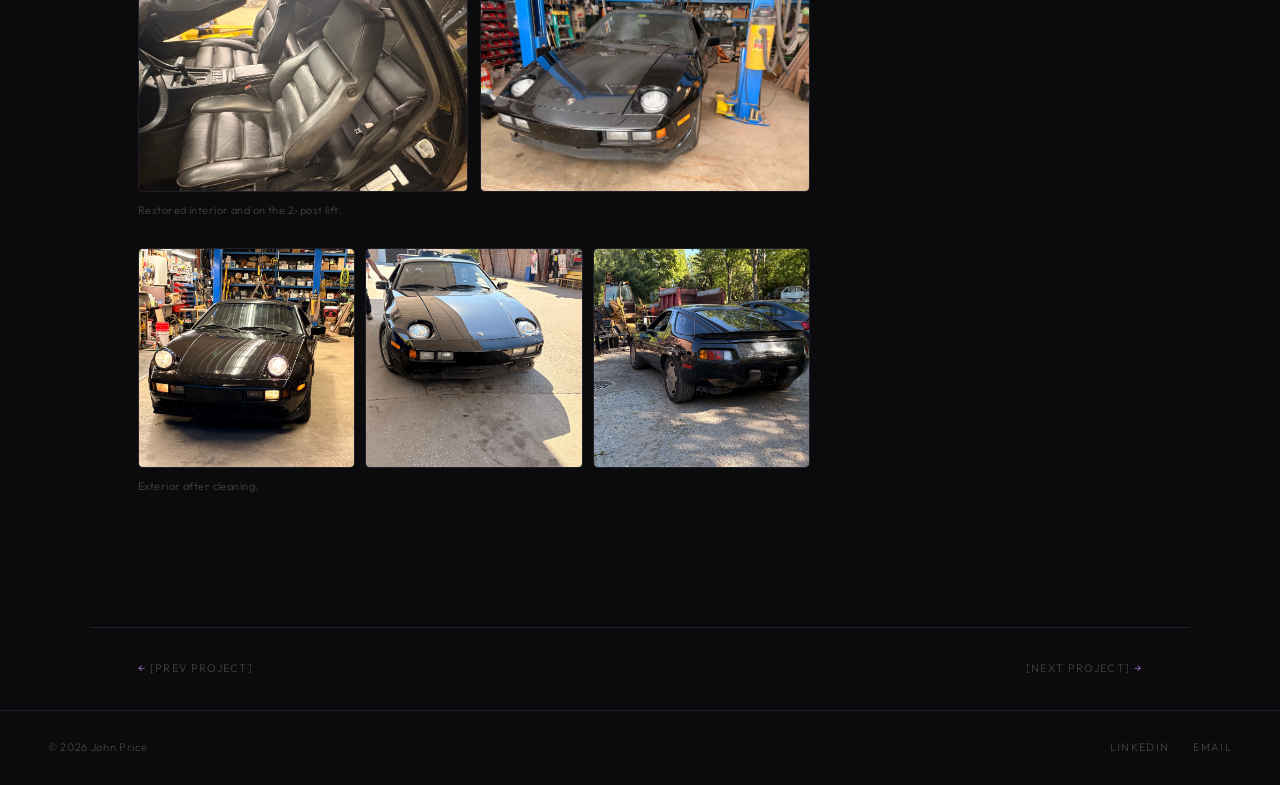
==== commit 0991acb4: "Update 928.html" ====
--- a/projects/928.html
+++ b/projects/928.html
@@ -308,11 +308,11 @@
     <div class="cover-side">
       <div class="cover-thumb">
         <img src="../images/928-barn.jpeg" alt="928 in the barn, covered in dust"
-             style="width:100%; height:200px; object-fit:cover; object-position:bottom center; display:block;">
+             style="width:100%; height:200px; object-fit:cover; object-position:center center; display:block;">
       </div>
       <div class="cover-thumb">
         <img src="../images/928-engine.jpeg" alt="Engine bay after cleaning"
-             style="width:100%; height:200px; object-fit:cover; object-position:top center; display:block;">
+             style="width:100%; height:200px; object-fit:cover; object-position:center center; display:block;">
       </div>
     </div>
   </div>
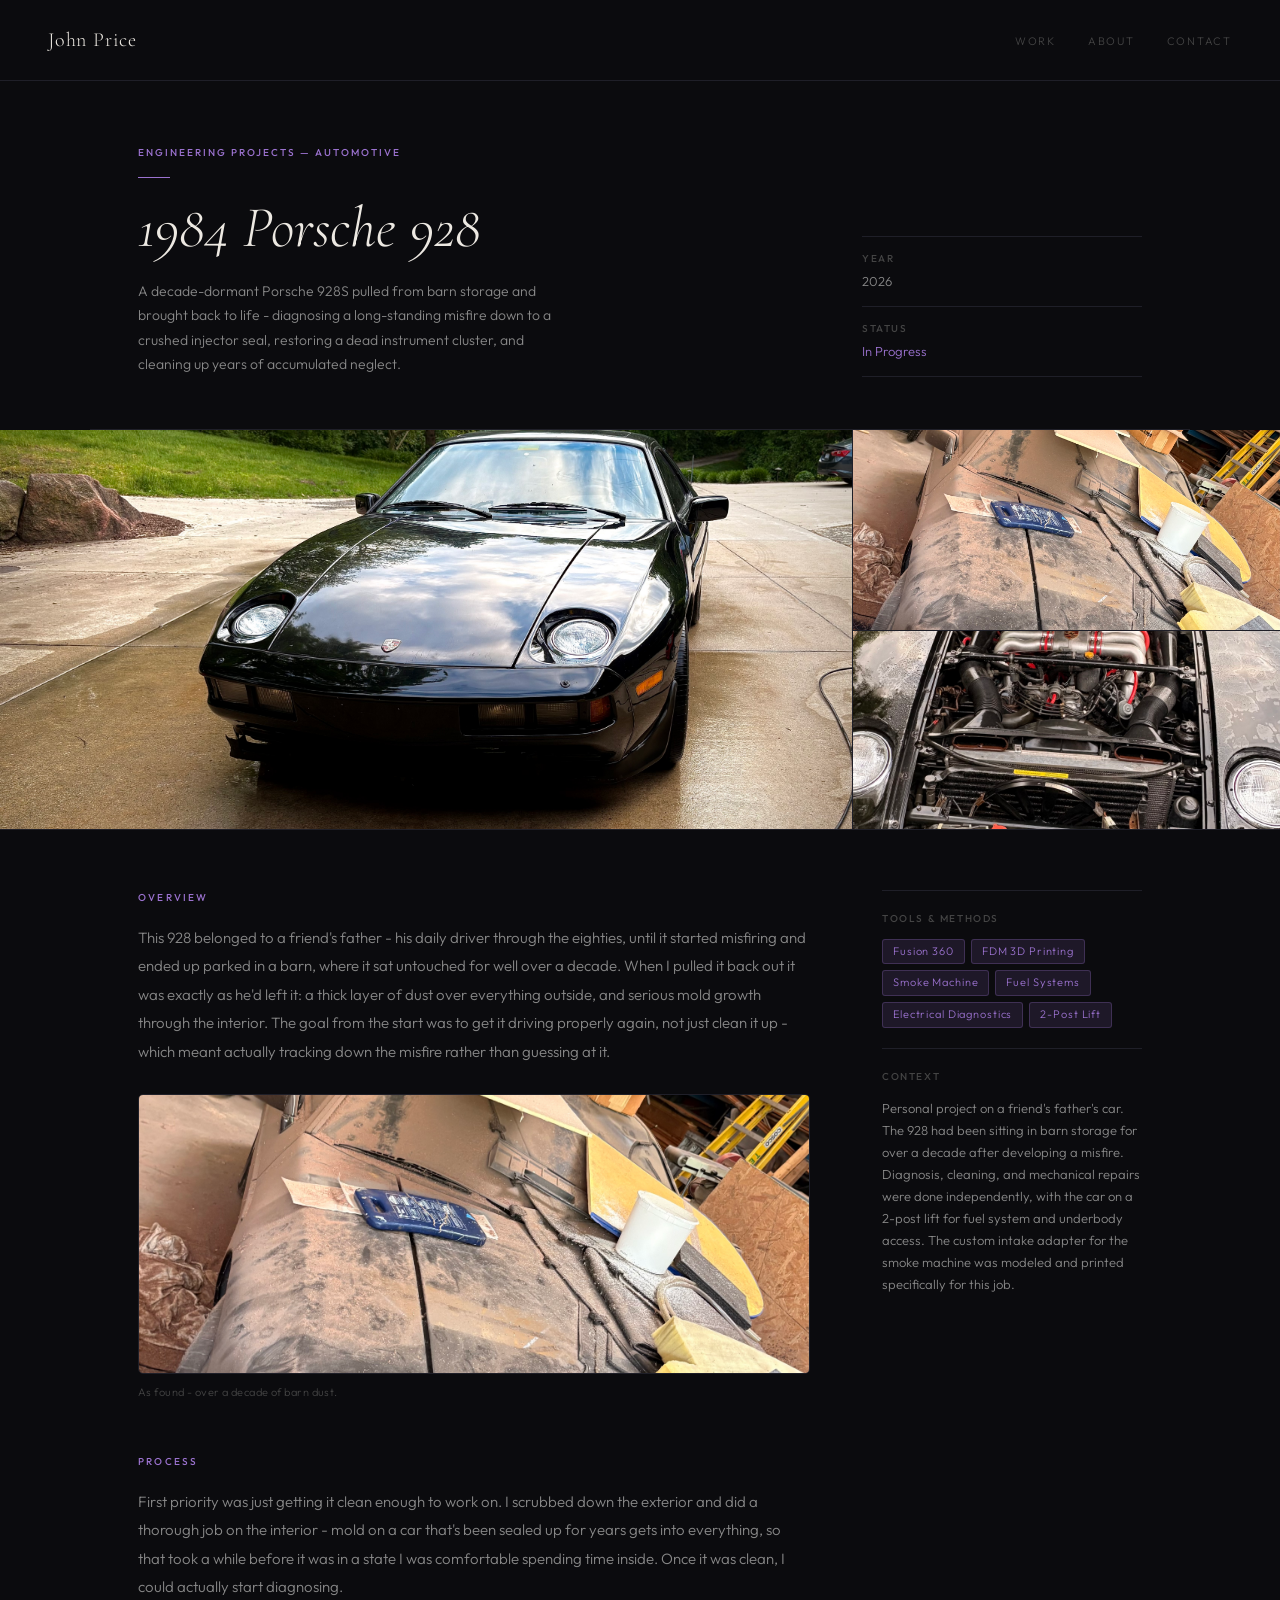
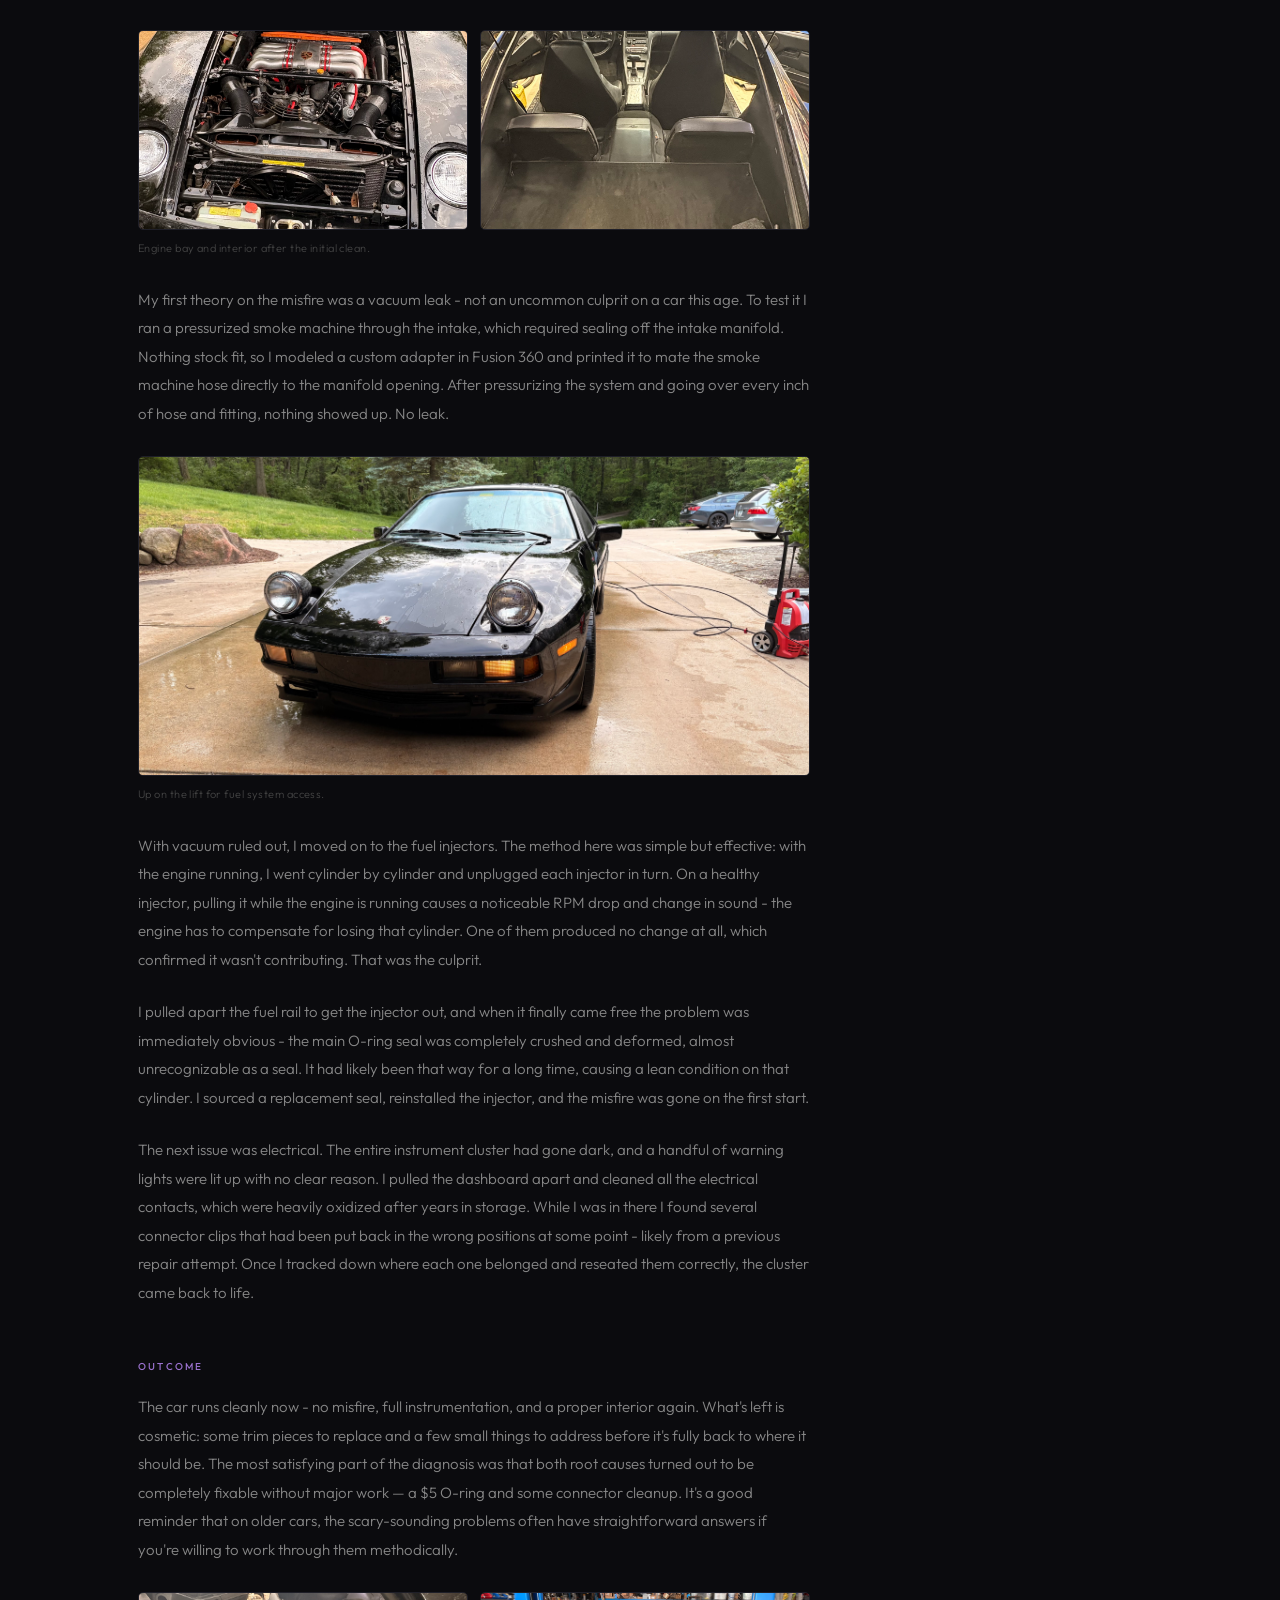
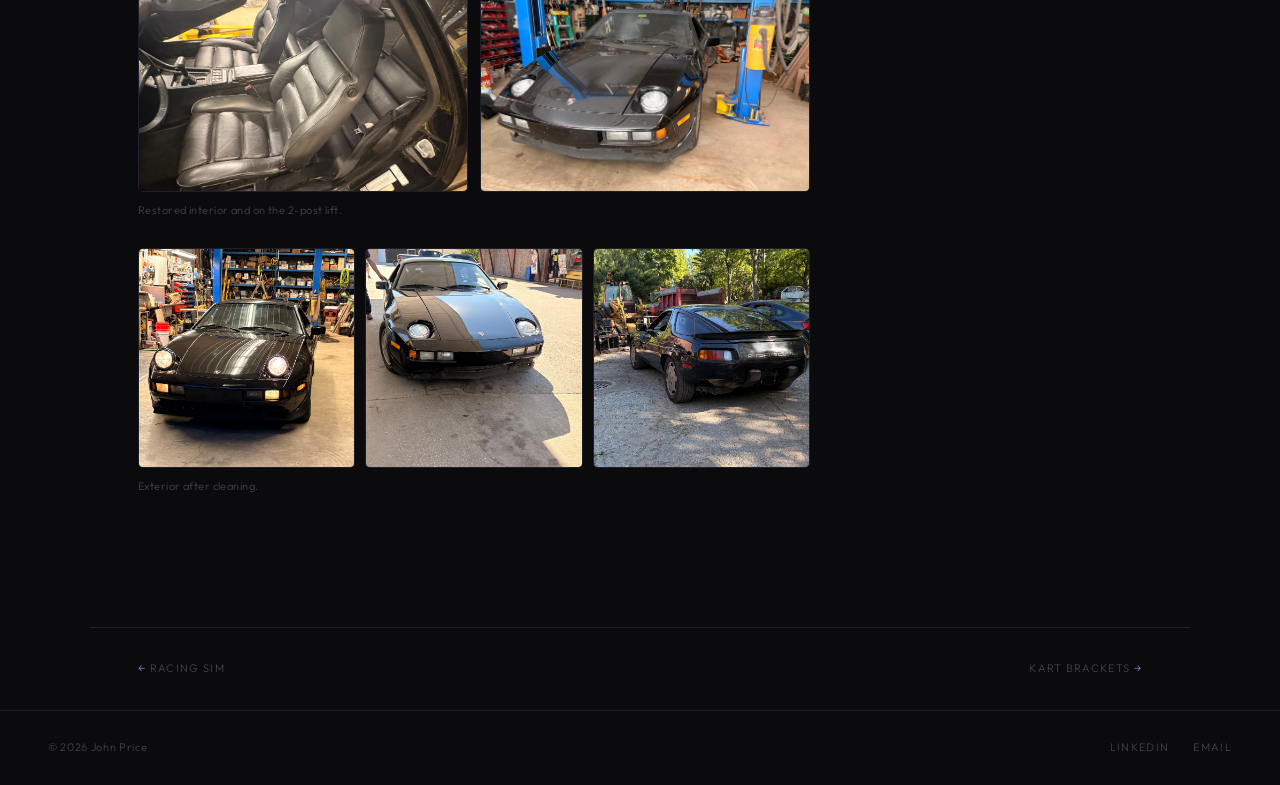
==== commit 658e0095: "Update 928.html" ====
--- a/projects/928.html
+++ b/projects/928.html
@@ -325,7 +325,7 @@
       <div class="content-section fade-up">
         <span class="section-label">Overview</span>
         <p class="prose">
-          This 928 belonged to a friend's father — his daily driver through the eighties, until it started misfiring and ended up parked in a barn, where it sat untouched for well over a decade. When I pulled it back out it was exactly as he'd left it: a thick layer of dust over everything outside, and serious mold growth through the interior. The goal from the start was to get it driving properly again, not just clean it up — which meant actually tracking down the misfire rather than guessing at it.
+          This 928 belonged to a friend's father - his daily driver through the eighties, until it started misfiring and ended up parked in a barn, where it sat untouched for well over a decade. When I pulled it back out it was exactly as he'd left it: a thick layer of dust over everything outside, and serious mold growth through the interior. The goal from the start was to get it driving properly again, not just clean it up - which meant actually tracking down the misfire rather than guessing at it.
         </p>
 
         <!-- Vertical shot of the car as-found in the barn -->
@@ -340,7 +340,7 @@
       <div class="content-section fade-up">
         <span class="section-label">Process</span>
         <p class="prose">
-          First priority was just getting it clean enough to work on. I scrubbed down the exterior and did a thorough job on the interior — mold on a car that's been sealed up for years gets into everything, so that took a while before it was in a state I was comfortable spending time inside. Once it was clean, I could actually start diagnosing.
+          First priority was just getting it clean enough to work on. I scrubbed down the exterior and did a thorough job on the interior - mold on a car that's been sealed up for years gets into everything, so that took a while before it was in a state I was comfortable spending time inside. Once it was clean, I could actually start diagnosing.
         </p>
 
         <!-- Engine bay + clean interior side by side -->
@@ -357,7 +357,7 @@
         <p class="img-caption">Engine bay and interior after the initial clean.</p>
 
         <p class="prose" style="margin-top: 24px;">
-          My first theory on the misfire was a vacuum leak — not an uncommon culprit on a car this age. To test it I ran a pressurized smoke machine through the intake, which required sealing off the intake manifold. Nothing stock fit, so I modeled a custom adapter in Fusion 360 and printed it to mate the smoke machine hose directly to the manifold opening. After pressurizing the system and going over every inch of hose and fitting, nothing showed up. No leak.
+          My first theory on the misfire was a vacuum leak - not an uncommon culprit on a car this age. To test it I ran a pressurized smoke machine through the intake, which required sealing off the intake manifold. Nothing stock fit, so I modeled a custom adapter in Fusion 360 and printed it to mate the smoke machine hose directly to the manifold opening. After pressurizing the system and going over every inch of hose and fitting, nothing showed up. No leak.
         </p>
 
         <!-- Full-width transition banner — car on the lift -->
@@ -368,15 +368,15 @@
         <p class="img-caption">Up on the lift for fuel system access.</p>
 
         <p class="prose" style="margin-top: 24px;">
-          With vacuum ruled out, I moved on to the fuel injectors. The method here was simple but effective: with the engine running, I went cylinder by cylinder and unplugged each injector in turn. On a healthy injector, pulling it while the engine is running causes a noticeable RPM drop and change in sound — the engine has to compensate for losing that cylinder. One of them produced no change at all, which confirmed it wasn't contributing. That was the culprit.
+          With vacuum ruled out, I moved on to the fuel injectors. The method here was simple but effective: with the engine running, I went cylinder by cylinder and unplugged each injector in turn. On a healthy injector, pulling it while the engine is running causes a noticeable RPM drop and change in sound - the engine has to compensate for losing that cylinder. One of them produced no change at all, which confirmed it wasn't contributing. That was the culprit.
         </p>
 
         <p class="prose" style="margin-top: 24px;">
-          I pulled apart the fuel rail to get the injector out, and when it finally came free the problem was immediately obvious — the main O-ring seal was completely crushed and deformed, almost unrecognizable as a seal. It had likely been that way for a long time, causing a lean condition on that cylinder. I sourced a replacement seal, reinstalled the injector, and the misfire was gone on the first start.
+          I pulled apart the fuel rail to get the injector out, and when it finally came free the problem was immediately obvious - the main O-ring seal was completely crushed and deformed, almost unrecognizable as a seal. It had likely been that way for a long time, causing a lean condition on that cylinder. I sourced a replacement seal, reinstalled the injector, and the misfire was gone on the first start.
         </p>
 
         <p class="prose" style="margin-top: 24px;">
-          The next issue was electrical. The entire instrument cluster had gone dark, and a handful of warning lights were lit up with no clear reason. I pulled the dashboard apart and cleaned all the electrical contacts, which were heavily oxidized after years in storage. While I was in there I found several connector clips that had been put back in the wrong positions at some point — likely from a previous repair attempt. Once I tracked down where each one belonged and reseated them correctly, the cluster came back to life.
+          The next issue was electrical. The entire instrument cluster had gone dark, and a handful of warning lights were lit up with no clear reason. I pulled the dashboard apart and cleaned all the electrical contacts, which were heavily oxidized after years in storage. While I was in there I found several connector clips that had been put back in the wrong positions at some point - likely from a previous repair attempt. Once I tracked down where each one belonged and reseated them correctly, the cluster came back to life.
         </p>
       </div>
 
@@ -384,7 +384,7 @@
       <div class="content-section fade-up">
         <span class="section-label">Outcome</span>
         <p class="prose">
-          The car runs cleanly now — no misfire, full instrumentation, and a proper interior again. What's left is cosmetic: some trim pieces to replace and a few small things to address before it's fully back to where it should be. The most satisfying part of the diagnosis was that both root causes turned out to be completely fixable without major work — a $5 O-ring and some connector cleanup. It's a good reminder that on older cars, the scary-sounding problems often have straightforward answers if you're willing to work through them methodically.
+          The car runs cleanly now - no misfire, full instrumentation, and a proper interior again. What's left is cosmetic: some trim pieces to replace and a few small things to address before it's fully back to where it should be. The most satisfying part of the diagnosis was that both root causes turned out to be completely fixable without major work — a $5 O-ring and some connector cleanup. It's a good reminder that on older cars, the scary-sounding problems often have straightforward answers if you're willing to work through them methodically.
         </p>
 
         <!-- Horizontal interior shot + car between lift arms side by side -->
@@ -447,8 +447,8 @@
 
   <!-- ── Prev / Next navigation ────────────────────────── -->
   <div class="project-nav">
-    <a href="racing-sim.html"><span class="arrow">←</span> [Prev Project]</a>
-    <a href="kart-brackets.html">[Next Project] <span class="arrow">→</span></a>
+    <a href="racing-sim.html"><span class="arrow">←</span> Racing Sim </a>
+    <a href="kart-brackets.html"> Kart Brackets <span class="arrow">→</span></a>
   </div>
 
   <footer>
